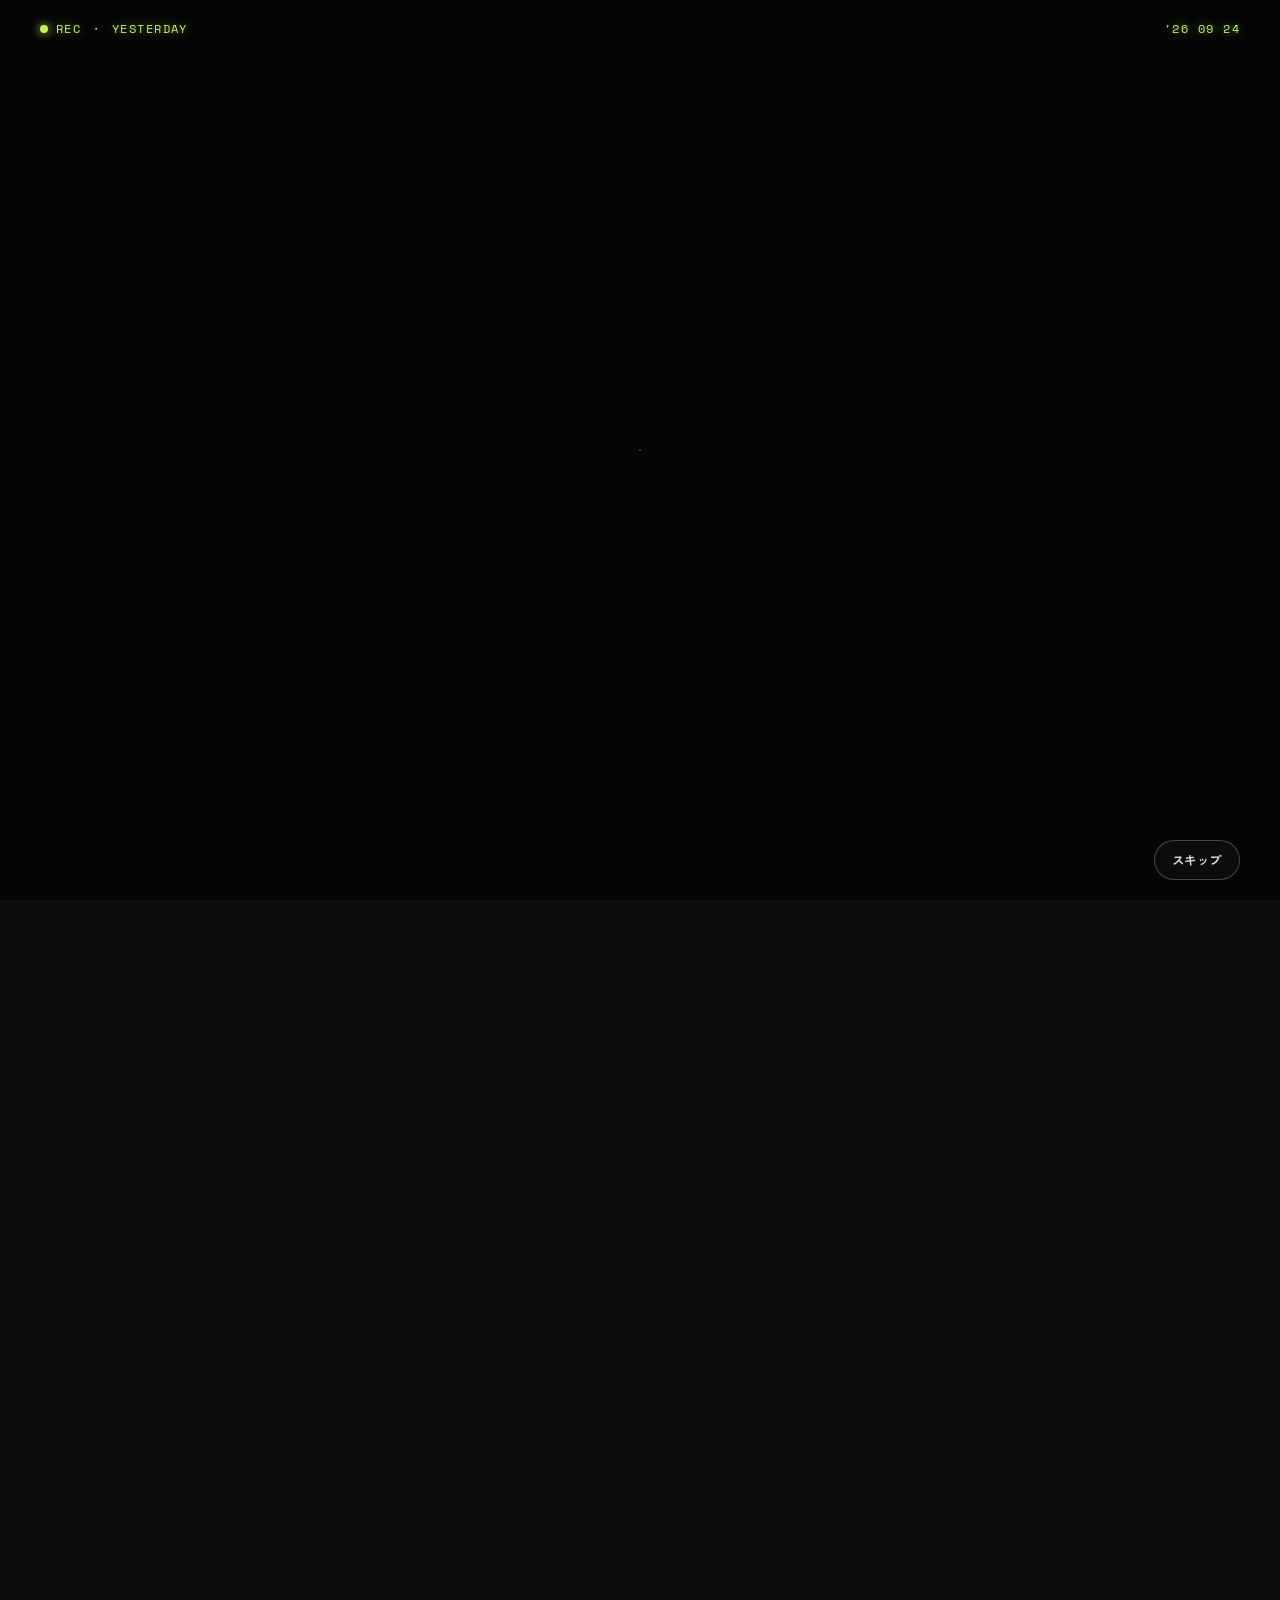
==== index.html @ abbae830 "トップにオープニングと映像のヒーローを追加し、ナビの文言を見直し - 以前のオープニング(写真が次々に届いてロゴになる)を Lattag 版として復活 - 最初の画面を、1日の映像が全面に流れる形に変" ====
<!DOCTYPE html>
<html lang="ja">
<head>
<meta charset="UTF-8">
<meta name="viewport" content="width=device-width, initial-scale=1, viewport-fit=cover">
<title>Lattag — 今日を撮ると、きのうがひらく。</title>
<meta name="description" content="Lattag(ラッタグ)は、1日3こまだけ撮れる写真アプリ。撮った写真は、あしたの朝9:00まで見られません。ともだちと「きのう」を見せあおう。">
<meta name="theme-color" content="#0B0C0D">
<meta name="google-site-verification" content="48Kxb3Zw7NbD9rbTzalyflXOpHmfrkQe36rAK7agSgo">
<link rel="canonical" href="https://13379tatsukikitagawa-droid.github.io/APP-Later2/">
<meta property="og:type" content="website">
<meta property="og:site_name" content="Lattag">
<meta property="og:title" content="Lattag — 今日を撮ると、きのうがひらく。">
<meta property="og:description" content="1日3こま。撮った写真は、あしたの朝9:00まで見られない。ともだちと「きのう」を見せあう、写真アプリ。">
<meta property="og:url" content="https://13379tatsukikitagawa-droid.github.io/APP-Later2/">
<meta property="og:image" content="https://13379tatsukikitagawa-droid.github.io/APP-Later2/assets/og.png">
<meta property="og:locale" content="ja_JP">
<meta name="twitter:card" content="summary_large_image">
<link rel="icon" href="assets/favicon.svg" type="image/svg+xml">
<link rel="apple-touch-icon" href="assets/apple-touch-icon.png">
<link rel="preconnect" href="https://fonts.googleapis.com">
<link rel="preconnect" href="https://fonts.gstatic.com" crossorigin>
<link rel="stylesheet" href="https://fonts.googleapis.com/css2?family=Inter:wght@800;900&family=Instrument+Serif:ital@1&family=Space+Mono:wght@400;700&family=Zen+Kaku+Gothic+New:wght@500;700;900&display=swap">
<link rel="preload" as="image" href="assets/video/sky-dawn.jpg" fetchpriority="high">
<link rel="stylesheet" href="assets/site.css">
<link rel="stylesheet" href="assets/home.css">
<script>document.documentElement.classList.add('js','has-intro','intro-on');window.__ifs=setTimeout(function(){var d=document.documentElement;d.classList.remove('intro-on');d.classList.add('hero-go','logo-in');['intro','introFly'].forEach(function(i){var e=document.getElementById(i);if(e)e.style.display='none'})},14000);</script>
</head>
<body>
<a class="skip" href="#main">本文へ スキップ</a>

<div class="intro" id="intro" role="presentation">
  <div class="intro-stage" id="introStage" aria-hidden="true"></div>
  <div class="intro-leak" id="introLeak" aria-hidden="true"></div>
  <div class="intro-dot" id="introDot" aria-hidden="true"></div>
  <div class="intro-bloom" id="introBloom" aria-hidden="true"></div>
  <div class="intro-hud" id="introHud" aria-hidden="true"><span><i></i>REC ・ YESTERDAY</span><span id="introDate">'26 11 18</span></div>
  <button class="intro-skip" id="introSkip" type="button">スキップ</button>
</div>
<div class="intro-fly" id="introFly" aria-hidden="true">
  <div class="iw" id="introWord"><b><span style="--k:0">L</span><span style="--k:1">a</span><span style="--k:2">t</span><span style="--k:3">t</span><span style="--k:4">a</span><span style="--k:5">g</span></b></div>
  <p class="intro-tag" id="introTag">今日を撮ると、きのうが ひらく。</p>
</div>
<div class="intro-pool" hidden aria-hidden="true"><img src="assets/intro/ph-191.jpg" alt=""><img src="assets/intro/ph-223.jpg" alt=""><img src="assets/intro/ph-23582.jpg" alt=""><img src="assets/intro/ph-26085.jpg" alt=""><img src="assets/intro/ph-36913.jpg" alt=""><img src="assets/intro/ph-37008.jpg" alt=""><img src="assets/intro/ph-40105.jpg" alt=""><img src="assets/intro/ph-41219.jpg" alt=""><img src="assets/intro/ph-41813.jpg" alt=""><img src="assets/intro/ph-41888.jpg" alt=""><img src="assets/intro/ph-42292.jpg" alt=""><img src="assets/intro/ph-42299.jpg" alt=""><img src="assets/intro/ph-42301.jpg" alt=""><img src="assets/intro/ph-42303.jpg" alt=""><img src="assets/intro/ph-42716.jpg" alt=""><img src="assets/intro/ph-43068.jpg" alt=""><img src="assets/intro/ph-43149.jpg" alt=""><img src="assets/intro/ph-43150.jpg" alt=""><img src="assets/intro/ph-43257.jpg" alt=""><img src="assets/intro/ph-43388.jpg" alt=""><img src="assets/intro/ph-4344.jpg" alt=""><img src="assets/intro/ph-43573.jpg" alt=""><img src="assets/intro/ph-4537.jpg" alt=""><img src="assets/intro/ph-45474.jpg" alt=""><img src="assets/intro/ph-4599.jpg" alt=""><img src="assets/intro/ph-4640.jpg" alt=""><img src="assets/intro/ph-46893.jpg" alt=""><img src="assets/intro/ph-4702.jpg" alt=""><img src="assets/intro/ph-4709.jpg" alt=""><img src="assets/intro/ph-4815.jpg" alt=""><img src="assets/intro/ph-4823.jpg" alt=""><img src="assets/intro/ph-4856.jpg" alt=""><img src="assets/intro/ph-4905.jpg" alt=""><img src="assets/intro/ph-51241.jpg" alt=""><img src="assets/intro/ph-51257.jpg" alt=""><img src="assets/intro/ph-52502.jpg" alt=""><img src="assets/intro/ph-5891.jpg" alt=""></div>

<header class="site-header" id="header">
  <div class="wrap">
    <a class="brand" href="./" aria-label="Lattag トップへ">
      <svg class="brand-mark" viewBox="0 0 44 44" aria-hidden="true"><circle cx="22" cy="22" r="22" fill="#C8F25A"/><g stroke="#0B0C0D" stroke-width="4.4" stroke-linecap="round"><path d="M17 11.5v21M27 11.5v21M11.5 17h21M11.5 27h21"/></g></svg>
      <span class="brand-word">Lattag</span>
    </a>
    <nav class="nav" aria-label="メイン">
      <a href="#develop">Concept</a>
      <a href="#how">How it works</a>
      <a href="#features">Features</a>
      <a href="#faq">FAQ</a>
      <a class="btn btn-primary btn-sm" href="https://testflight.apple.com/join/Ky1zxt9T" target="_blank" rel="noopener">TestFlight</a>
    </nav>
  </div>
</header>

<main id="main">

<!-- ───────── HERO ───────── -->
<section class="hero" id="hero">
  <div class="hero-media" id="heroMedia" aria-hidden="true">
    <figure class="hv on" data-t="06:12" data-tag="#朝"><video src="assets/video/sky-dawn.mp4" poster="assets/video/sky-dawn.jpg" muted loop playsinline preload="auto"></video></figure>
    <figure class="hv" data-t="16:20" data-tag="#放課後"><video data-src="assets/video/sky-school.mp4" poster="assets/video/sky-school.jpg" muted loop playsinline preload="none"></video></figure>
    <figure class="hv" data-t="18:42" data-tag="#夕焼け"><video data-src="assets/video/sky-dusk.mp4" poster="assets/video/sky-dusk.jpg" muted loop playsinline preload="none"></video></figure>
    <figure class="hv" data-t="21:30" data-tag="#帰り道"><video data-src="assets/video/sky-night.mp4" poster="assets/video/sky-night.jpg" muted loop playsinline preload="none"></video></figure>
  </div>
  <div class="hero-shade" aria-hidden="true"></div>
  <div class="finder" aria-hidden="true">
    <i></i><i></i><i></i><i></i>
    <p class="finder-rec"><b></b>REC ・ TODAY</p>
    <p class="finder-time"><span id="heroDate">'26 11 19</span> <span id="heroClock">06:12</span></p>
  </div>

  <div class="wrap hero-inner">
    <span class="sticker" id="heroTag" aria-hidden="true">#朝</span>
    <h1><span class="line"><span>今日を撮ると、</span></span><span class="line"><span>きのうが ひらく<i>。</i></span></span></h1>
    <p class="lede hero-lede"><span class="nw">1日 3こま。</span><span class="nw">撮った写真は、</span><span class="nw">あしたの朝 9:00 まで</span> <span class="nw">見られない。</span></p>
    <div class="hero-row">
      <div class="hero-cta">
        <a class="btn btn-primary" href="https://testflight.apple.com/join/Ky1zxt9T" target="_blank" rel="noopener">TestFlight で ためす
          <svg class="arr" viewBox="0 0 20 20" fill="none" stroke="currentColor" stroke-width="2.2" stroke-linecap="round" stroke-linejoin="round" aria-hidden="true"><path d="M4 10h12M11 5l5 5-5 5"/></svg></a>
        <a class="btn btn-glass" href="#develop">くわしく 見る
          <svg class="arr-d" viewBox="0 0 20 20" fill="none" stroke="currentColor" stroke-width="2.2" stroke-linecap="round" stroke-linejoin="round" aria-hidden="true"><path d="M10 4v12M5 11l5 5 5-5"/></svg></a>
      </div>
      <p class="countdown" id="countdown" aria-label="つぎに ひらくまでの 時間"><i></i><span>ひらくまで</span><b id="countdownTime">--:--:--</b></p>
    </div>
    <div class="hero-bars" id="heroBars" aria-hidden="true"><i></i><i></i><i></i><i></i></div>
  </div>
</section>

<!-- ───────── TAGS ───────── -->
<div class="tags" aria-hidden="true">
  <div class="tags-row">
    <ul><li>#放課後</li><li>#夕焼け</li><li>#ごはん</li><li>#ねむい</li><li>#帰り道</li><li>#雨の日</li><li>#部活</li><li>#エモい</li><li>#コーヒー</li><li>#テスト前</li></ul>
    <ul><li>#放課後</li><li>#夕焼け</li><li>#ごはん</li><li>#ねむい</li><li>#帰り道</li><li>#雨の日</li><li>#部活</li><li>#エモい</li><li>#コーヒー</li><li>#テスト前</li></ul>
  </div>
  <div class="tags-row rev">
    <ul><li>#チル</li><li>#いい匂い</li><li>#しんどい</li><li>#映え</li><li>#尊い</li><li>#きもかわ</li><li>#ガチ</li><li>#推ししか勝たん</li><li>#やばい</li><li>#草</li></ul>
    <ul><li>#チル</li><li>#いい匂い</li><li>#しんどい</li><li>#映え</li><li>#尊い</li><li>#きもかわ</li><li>#ガチ</li><li>#推ししか勝たん</li><li>#やばい</li><li>#草</li></ul>
  </div>
</div>

<!-- ───────── DEVELOP ───────── -->
<section class="develop" id="develop" aria-labelledby="developTitle">
  <div class="develop-pin">
    <div class="wrap develop-grid">
      <div class="develop-copy">
        <p class="mono"><b>01</b> ・ Developing</p>
        <h2 id="developTitle"><span class="nw">撮っても、</span><span class="nw">すぐには</span> <span class="nw">見られない。</span></h2>
        <p class="lede">撮った 1枚は、ミルク色の まま ひと晩 預けます。中身は、じぶんにも 見えません。あしたの朝 9:00 に、ひらきます。</p>
      </div>
      <div class="develop-stage">
        <div class="lcd" id="lcd" role="img" aria-label="9:00">9:00</div>
        <figure class="polaroid">
          <div class="polaroid-photo">
            <img src="assets/img/photo-walk.webp" width="360" height="480" alt="夕焼けの 帰り道を 歩く うしろ姿" loading="lazy" decoding="async">
            <span class="milk" aria-hidden="true"></span>
            <span class="mono milk-label" aria-hidden="true">Developing</span>
          </div>
          <figcaption><span class="mono">Lattag ・ Film</span><span class="serif">yesterday</span></figcaption>
        </figure>
        <p class="develop-status mono" aria-live="polite"><span class="st st-a">現像ちゅう ・ ミルク色が とけていく</span><span class="st st-b"><b>9:00</b> ・ きのうが、ひらきました</span></p>
      </div>
    </div>
  </div>
</section>

<!-- ───────── HOW ───────── -->
<section class="section how" id="how" aria-labelledby="howTitle">
  <div class="wrap">
    <header class="section-head" data-reveal>
      <p class="mono"><b>02</b> ・ How it works</p>
      <h2 id="howTitle">つかいかたは、<span class="nw">3つだけ。</span></h2>
    </header>
    <ol class="steps">
      <li class="step" data-reveal>
        <div class="phone"><img src="assets/img/screen-tag.webp" width="660" height="1428" alt="タグを えらぶ 画面" loading="lazy" decoding="async"></div>
        <div class="step-body">
          <p class="mono step-num">Step 1</p>
          <h3># を えらぶ</h3>
          <p>今日は、どんな日? 気分の ことばを 3つまで。つけずに 撮っても だいじょうぶ。</p>
        </div>
      </li>
      <li class="step" data-reveal style="--d:90ms">
        <div class="phone"><img src="assets/img/screen-shoot.webp" width="660" height="1428" alt="撮影の 画面。まんなかの ボタンを ながおしで 撮る" loading="lazy" decoding="async"></div>
        <div class="step-body">
          <p class="mono step-num">Step 2</p>
          <h3>ながおしで 撮る</h3>
          <p>撮れるのは 1日 3こま。写真でも、動画でも。24:00 の 消灯までが、今日です。</p>
        </div>
      </li>
      <li class="step" data-reveal style="--d:180ms">
        <div class="phone"><img src="assets/img/screen-open.webp" width="660" height="1428" alt="朝に ひらいた 写真。「友だちに公開」と「自分だけ」の ボタン" loading="lazy" decoding="async"></div>
        <div class="step-body">
          <p class="mono step-num">Step 3</p>
          <h3>朝 9:00 に ひらく</h3>
          <p>仕上がった 1枚を、ともだちに 公開するか、自分だけに するか。えらぶのは、見てから。</p>
        </div>
      </li>
    </ol>

    <dl class="rules" data-reveal>
      <div><dt><b>3</b><span>こま</span></dt><dd>1日に 撮れる 数</dd></div>
      <div><dt><b>9:00</b></dt><dd>あしたの朝に ひらく</dd></div>
      <div><dt><b>7</b><span>日</span></dt><dd>写真が きえるまで</dd></div>
      <div><dt><b>1</b><span>年</span></dt><dd>★ の 1枚が のこる 期間</dd></div>
    </dl>
  </div>
</section>

<!-- ───────── FEATURES ───────── -->
<section class="section features" id="features" aria-labelledby="featuresTitle">
  <div class="wrap">
    <header class="section-head" data-reveal>
      <p class="mono"><b>03</b> ・ Friends / Groups / Mondo / Me</p>
      <h2 id="featuresTitle">きのうを、<span class="nw">だれと 見る?</span></h2>
    </header>

    <div class="bento">
      <article class="card card-wide" data-reveal>
        <div class="card-text">
          <p class="mono">Friends</p>
          <h3>撮った人だけが、<span class="nw">見られる。</span></h3>
          <p>今日 1枚 撮ると、ともだちの きのうが ひらきます。ともだちは 12人まで。人数は、どこにも 出ません。</p>
        </div>
        <div class="card-shot"><div class="phone"><img src="assets/img/screen-friends.webp" width="660" height="1428" alt="Friends の 画面。今日 1枚 撮ると、きのうが ひらく" loading="lazy" decoding="async"></div></div>
      </article>

      <article class="card" data-reveal style="--d:90ms">
        <div class="card-text">
          <p class="mono">Groups</p>
          <h3>いつもの なかまと。</h3>
          <p>4〜8人の 部屋で、きのうを 見せあう。メッセージは 7日で きえます。</p>
        </div>
        <div class="card-shot"><div class="phone"><img src="assets/img/screen-group.webp" width="660" height="1428" alt="グループの 部屋の 画面" loading="lazy" decoding="async"></div></div>
      </article>

      <article class="card" data-reveal>
        <div class="card-text">
          <p class="mono">Mondo</p>
          <h3>世界の きのう。</h3>
          <p>地球の どこかで ひらいた きのうと、いちばん 多かった ことば。</p>
        </div>
        <div class="card-shot"><div class="phone"><img src="assets/img/screen-mondo.webp" width="660" height="1428" alt="Mondo の 画面。地球の うえに 世界の きのうが ならぶ" loading="lazy" decoding="async"></div></div>
      </article>

      <article class="card card-wide" data-reveal style="--d:90ms">
        <div class="card-text">
          <p class="mono">Me</p>
          <h3>のこすのは、<span class="nw">1日 1枚。</span></h3>
          <p>きのうの 写真は 7日で きえます。★ を つけた 1枚だけが、1年 のこる。月曜の 朝には、1週間の Recap が できています。</p>
        </div>
        <div class="card-shot"><div class="phone"><img src="assets/img/screen-me.webp" width="660" height="1428" alt="ME の 画面。1週間を まとめた Recap" loading="lazy" decoding="async"></div></div>
      </article>
    </div>

    <ul class="minis">
      <li data-reveal>
        <svg viewBox="0 0 24 24" fill="none" stroke="currentColor" stroke-width="1.7" stroke-linecap="round" stroke-linejoin="round" aria-hidden="true"><path d="M3.5 8.5h17v10a1.5 1.5 0 0 1-1.5 1.5H5a1.5 1.5 0 0 1-1.5-1.5v-10ZM8.5 8.5V6A1.5 1.5 0 0 1 10 4.5h4A1.5 1.5 0 0 1 15.5 6v2.5M3.5 13h17"/></svg>
        <h3>Trip</h3>
        <p>旅の あいだだけの アルバム。いっしょに 行く 人を さそえます。</p>
      </li>
      <li data-reveal style="--d:80ms">
        <svg viewBox="0 0 24 24" fill="none" stroke="currentColor" stroke-width="1.7" stroke-linecap="round" stroke-linejoin="round" aria-hidden="true"><path d="M9 18.5V6l10-2v12.5"/><circle cx="6.5" cy="18.5" r="2.5"/><circle cx="16.5" cy="16.5" r="2.5"/></svg>
        <h3>今日の 1曲</h3>
        <p>Apple Music や Spotify から、写真に 1曲 つけられます。</p>
      </li>
      <li data-reveal style="--d:160ms">
        <svg viewBox="0 0 24 24" fill="none" stroke="currentColor" stroke-width="1.7" stroke-linecap="round" stroke-linejoin="round" aria-hidden="true"><rect x="7.5" y="3.5" width="9" height="17" rx="2.2"/><path d="M3.5 9.5c-.9 1.6-.9 3.4 0 5M20.5 9.5c.9 1.6.9 3.4 0 5"/></svg>
        <h3>ふって つながる</h3>
        <p>となりで スマホを ふるだけ。QR や リンクでも つながれます。</p>
      </li>
    </ul>
  </div>
</section>

<!-- ───────── FAQ ───────── -->
<section class="section faq" id="faq" aria-labelledby="faqTitle">
  <div class="wrap faq-grid">
    <header class="section-head" data-reveal>
      <p class="mono"><b>04</b> ・ Q &amp; A</p>
      <h2 id="faqTitle">よくある 質問</h2>
    </header>
    <div class="faq-list" data-reveal>
      <details name="faq" open>
        <summary>撮った 写真は、いつ 見られますか?</summary>
        <div class="a"><p>あしたの朝 9:00 です。それまでは ミルク色の ままで、撮った 本人にも 見えません。</p></div>
      </details>
      <details name="faq">
        <summary>1日に、何枚 撮れますか?</summary>
        <div class="a"><p>3こま までです。写真でも 動画でも、合わせて 3こま。24:00 に 消灯すると、その日は おしまいです。</p></div>
      </details>
      <details name="faq">
        <summary>写真は、だれに 見えますか?</summary>
        <div class="a"><p>朝に ひらいた あと、「友だちに 公開」か「自分だけ」を えらべます。ともだちの きのうは、今日 1枚 撮った 人だけが 見られます。</p></div>
      </details>
      <details name="faq">
        <summary>写真は、ずっと のこりますか?</summary>
        <div class="a"><p>きのうの 写真は 7日で きえます。★ を つけた 1日 1枚だけが、1年 のこります。</p></div>
      </details>
      <details name="faq">
        <summary>いやな 投稿や 人を 見つけたら?</summary>
        <div class="a"><p>アプリの 中から、通報と ブロックが できます。通報は、24時間 以内に 確認します。</p></div>
      </details>
      <details name="faq">
        <summary>アカウントは、消せますか?</summary>
        <div class="a"><p>はい。アプリの 設定から、いつでも 消せます。くわしくは <a href="privacy.html">プライバシーポリシー</a> を ごらんください。</p></div>
      </details>
      <details name="faq">
        <summary>どうやって はじめますか?</summary>
        <div class="a"><p>いまは iPhone 向けの ベータ版を、TestFlight で 配っています。<a href="https://testflight.apple.com/join/Ky1zxt9T" target="_blank" rel="noopener">招待リンク</a>から 参加できます。</p></div>
      </details>
    </div>
  </div>
</section>

<!-- ───────── CTA ───────── -->
<section class="cta" aria-labelledby="ctaTitle">
  <div class="wrap cta-inner">
    <div class="prints" aria-hidden="true">
      <span class="print p1"><img src="assets/img/photo-cake.webp" width="260" height="346" alt="" loading="lazy" decoding="async"><i>#放課後</i></span>
      <span class="print p2"><img src="assets/img/photo-train.webp" width="260" height="346" alt="" loading="lazy" decoding="async"><i>#帰り道</i></span>
      <span class="print p3"><img src="assets/img/photo-vending.webp" width="260" height="346" alt="" loading="lazy" decoding="async"><i>#コーヒー</i></span>
    </div>
    <h2 id="ctaTitle" data-reveal><span class="nw">今日の 1枚を、</span><span class="nw">あしたへ。</span></h2>
    <p class="lede" data-reveal style="--d:80ms">iPhone 向けの ベータ版を、TestFlight で 配っています。</p>
    <div data-reveal style="--d:160ms">
      <a class="btn btn-primary" href="https://testflight.apple.com/join/Ky1zxt9T" target="_blank" rel="noopener">TestFlight で ためす
        <svg class="arr" viewBox="0 0 20 20" fill="none" stroke="currentColor" stroke-width="2.2" stroke-linecap="round" stroke-linejoin="round" aria-hidden="true"><path d="M4 10h12M11 5l5 5-5 5"/></svg></a>
    </div>
  </div>
</section>

</main>

<footer class="site-footer">
  <div class="wrap">
    <div class="footer-top">
      <a class="brand" href="./" aria-label="Lattag トップへ">
        <svg class="brand-mark" viewBox="0 0 44 44" aria-hidden="true"><circle cx="22" cy="22" r="22" fill="#C8F25A"/><g stroke="#0B0C0D" stroke-width="4.4" stroke-linecap="round"><path d="M17 11.5v21M27 11.5v21M11.5 17h21M11.5 27h21"/></g></svg>
        <span class="brand-word">Lattag</span>
      </a>
      <nav class="footer-links" aria-label="フッター">
        <a href="terms.html">利用規約</a>
        <a href="privacy.html">プライバシーポリシー</a>
        <a href="mailto:tatsuki.kitagawa.cr7@gmail.com">お問い合わせ</a>
      </nav>
    </div>
    <div class="footer-bottom">
      <span>© 2026 Lattag</span>
      <span>画面は 開発中の ものです。 映像・写真素材:<a href="https://mixkit.co/" target="_blank" rel="noopener">Mixkit</a>(Free License)</span>
      <button class="replay" id="replayIntro" type="button">オープニングを もういちど</button>
    </div>
  </div>
</footer>

<script src="assets/home.js" defer></script>
</body>
</html>
---- assets/site.css ----
/* Lattag — 共通スタイル(全ページ) */
@view-transition { navigation: auto; }

:root {
  --bg: #0B0C0D;
  --bg-2: #0F1011;
  --card: #151618;
  --card-2: #1C1C1F;
  --line: rgba(255, 255, 255, .09);
  --line-2: rgba(255, 255, 255, .17);
  --txt: #F4F1EA;
  --sub: #A3A3AB;
  --dim: #6E6E75;
  --lime: #C8F25A;
  --lime-hi: #D6F97A;
  --lime-ink: #0E1206;
  --green: #24A03C;
  --green-2: #3BD35A;
  --paper: #F3F2EC;

  --f-jp: 'Zen Kaku Gothic New', 'Hiragino Sans', 'Hiragino Kaku Gothic ProN', 'Noto Sans JP', 'Yu Gothic', system-ui, sans-serif;
  --f-en: 'Inter', 'Helvetica Neue', Arial, sans-serif;
  --f-serif: 'Instrument Serif', 'Hiragino Mincho ProN', 'Yu Mincho', serif;
  --f-mono: 'Space Mono', ui-monospace, 'SF Mono', Menlo, monospace;

  --ease: cubic-bezier(.2, .7, .2, 1);
  --w: 1120px;
  --gutter: clamp(20px, 5vw, 40px);
  --header-h: 64px;
  color-scheme: dark;
}

*, *::before, *::after { box-sizing: border-box; }

html {
  background: var(--bg);
  -webkit-text-size-adjust: 100%;
  scroll-behavior: smooth;
  scroll-padding-top: calc(var(--header-h) + 16px);
}

body {
  margin: 0;
  background: var(--bg);
  color: var(--txt);
  font-family: var(--f-jp);
  font-weight: 500;
  font-size: 1rem;
  line-height: 1.8;
  -webkit-font-smoothing: antialiased;
  -moz-osx-font-smoothing: grayscale;
  text-rendering: optimizeLegibility;
  overflow-x: clip;
}

img, svg, video { display: block; max-width: 100%; }
img { height: auto; }
a { color: inherit; text-decoration: none; -webkit-tap-highlight-color: transparent; }
button { font: inherit; color: inherit; -webkit-tap-highlight-color: transparent; }
h1, h2, h3, p, ul, ol, dl, dd, figure { margin: 0; }
ul, ol { padding: 0; list-style: none; }

/* 日本語の見出しを、文節で折り返す(対応ブラウザのみ) */
h1, h2, h3, .lede { word-break: auto-phrase; text-wrap: balance; line-break: strict; }
p { text-wrap: pretty; }
.nw { display: inline-block; }

::selection { background: var(--lime); color: var(--lime-ink); }

:focus-visible {
  outline: 2px solid var(--lime);
  outline-offset: 3px;
  border-radius: 6px;
}

.wrap {
  width: 100%;
  max-width: calc(var(--w) + var(--gutter) * 2);
  margin-inline: auto;
  padding-inline: max(var(--gutter), env(safe-area-inset-left)) max(var(--gutter), env(safe-area-inset-right));
}

.skip {
  position: absolute; left: 12px; top: -60px; z-index: 100;
  background: var(--lime); color: var(--lime-ink);
  padding: 10px 16px; border-radius: 10px; font-weight: 700; font-size: .9rem;
  transition: top .2s var(--ease);
}
.skip:focus { top: 12px; }

/* ───────── 小さな部品 ───────── */
.mono {
  font-family: var(--f-mono);
  font-size: .72rem;
  letter-spacing: .14em;
  text-transform: uppercase;
  color: var(--sub);
}
.mono b { color: var(--lime); font-weight: 400; }

.serif { font-family: var(--f-serif); font-style: italic; font-weight: 400; letter-spacing: 0; }

/* ───────── ボタン ───────── */
.btn {
  --h: 52px;
  position: relative;
  display: inline-flex; align-items: center; justify-content: center; gap: .55em;
  height: var(--h); padding: 0 26px;
  border: 0; border-radius: 999px;
  font-family: var(--f-jp); font-weight: 700; font-size: .95rem; line-height: 1; letter-spacing: .01em;
  white-space: nowrap; cursor: pointer; user-select: none;
  transition: background-color .18s ease, box-shadow .18s ease, transform .14s var(--ease), color .18s ease;
}
.btn svg { width: 1.05em; height: 1.05em; flex: none; transition: transform .25s var(--ease); }
.btn:active { transform: scale(.975); transition-duration: .06s; }

.btn-primary {
  background: var(--lime); color: var(--lime-ink);
  box-shadow:
    inset 0 1px 0 rgba(255, 255, 255, .5),
    inset 0 -1px 0 rgba(0, 0, 0, .14),
    0 1px 2px rgba(0, 0, 0, .5);
}
.btn-ghost {
  background: rgba(255, 255, 255, .05); color: var(--txt);
  box-shadow: inset 0 0 0 1px var(--line-2);
}
.btn-glass {
  background: rgba(20, 20, 22, .42); color: #fff;
  -webkit-backdrop-filter: blur(14px) saturate(140%); backdrop-filter: blur(14px) saturate(140%);
  box-shadow: inset 0 0 0 1px rgba(255, 255, 255, .26);
}
@media (hover: hover) { .btn-glass:hover { background: rgba(40, 40, 44, .55); } }
.btn-sm { --h: 40px; padding: 0 18px; font-size: .84rem; }

@media (hover: hover) {
  .btn-primary:hover { background: var(--lime-hi); }
  .btn-ghost:hover { background: rgba(255, 255, 255, .1); }
  .btn:hover .arr { transform: translateX(3px); }
  .btn:hover .arr-d { transform: translateY(2px); }
}

/* ───────── ヘッダー ───────── */
.site-header {
  position: fixed; inset: 0 0 auto 0; z-index: 50;
  padding-top: env(safe-area-inset-top);
  border-bottom: 1px solid transparent;
  transition: background-color .3s ease, border-color .3s ease, backdrop-filter .3s ease;
}
.site-header.is-stuck, .site-header.is-solid {
  background: color-mix(in srgb, var(--bg) 74%, transparent);
  -webkit-backdrop-filter: saturate(160%) blur(18px);
  backdrop-filter: saturate(160%) blur(18px);
  border-bottom-color: var(--line);
}
.site-header .wrap {
  height: var(--header-h);
  display: flex; align-items: center; justify-content: space-between; gap: 16px;
}

.brand { display: inline-flex; align-items: center; gap: 9px; }
.brand-mark { width: 26px; height: 26px; flex: none; }
.brand-word {
  font-family: var(--f-en); font-weight: 900; font-size: 1.38rem; letter-spacing: -.055em; line-height: 1;
}

.nav { display: flex; align-items: center; gap: 4px; }
.nav a:not(.btn) {
  padding: 8px 14px; border-radius: 999px;
  font-family: var(--f-en); font-size: .82rem; font-weight: 800; letter-spacing: -.005em; color: rgba(244, 241, 234, .72);
  transition: color .18s ease, background-color .18s ease;
}
@media (hover: hover) { .nav a:not(.btn):hover { color: var(--txt); background: rgba(255, 255, 255, .06); } }
.nav .btn { margin-left: 10px; font-family: var(--f-en); font-weight: 800; }
@media (max-width: 760px) { .nav a:not(.btn) { display: none; } .nav .btn { margin-left: 0; } }

/* ───────── フッター ───────── */
.site-footer {
  border-top: 1px solid var(--line);
  padding: 44px 0 calc(40px + env(safe-area-inset-bottom));
  color: var(--sub); font-size: .86rem;
}
.site-footer .wrap { display: grid; gap: 28px; }
.footer-top { display: flex; flex-wrap: wrap; align-items: center; justify-content: space-between; gap: 18px 32px; }
.footer-links { display: flex; flex-wrap: wrap; gap: 6px 22px; }
.footer-links a { font-weight: 700; padding: 4px 0; transition: color .18s ease; }
@media (hover: hover) { .footer-links a:hover { color: var(--txt); } }
.footer-bottom a { text-decoration: underline; text-underline-offset: 3px; }
.replay { border: 0; background: none; padding: 0; cursor: pointer; color: var(--dim); font-size: .76rem; text-decoration: underline; text-underline-offset: 3px; }
@media (hover: hover) { .replay:hover, .footer-bottom a:hover { color: var(--txt); } }
.footer-bottom {
  display: flex; flex-wrap: wrap; justify-content: space-between; gap: 6px 24px;
  font-size: .76rem; color: var(--dim);
}

/* ───────── 規約ページ ───────── */
.legal { padding: calc(var(--header-h) + env(safe-area-inset-top) + clamp(40px, 8vw, 84px)) 0 clamp(72px, 10vw, 120px); }
.legal-head { max-width: 760px; }
.legal-head h1 {
  font-size: clamp(2rem, 6.4vw, 3.4rem); font-weight: 900; letter-spacing: -.03em; line-height: 1.2;
  margin: 14px 0 16px;
}
.legal-head .lede { color: var(--sub); font-size: 1rem; line-height: 1.9; }
.legal-meta { display: flex; flex-wrap: wrap; gap: 6px 20px; margin-top: 22px; }

.legal-grid {
  display: grid; grid-template-columns: 220px minmax(0, 1fr); gap: clamp(32px, 6vw, 88px);
  margin-top: clamp(40px, 6vw, 72px); align-items: start;
}
.toc { position: sticky; top: calc(var(--header-h) + 28px); max-height: calc(100vh - var(--header-h) - 56px); overflow: auto; }
.toc .mono { display: block; margin-bottom: 12px; }
.toc ol { display: grid; gap: 1px; counter-reset: toc; border-left: 1px solid var(--line); }
.toc a {
  display: block; padding: 6px 0 6px 16px; margin-left: -1px;
  border-left: 1px solid transparent;
  font-size: .82rem; font-weight: 700; color: var(--dim); line-height: 1.5;
  transition: color .18s ease, border-color .18s ease;
}
.toc a[aria-current="true"] { color: var(--txt); border-left-color: var(--lime); }
@media (hover: hover) { .toc a:hover { color: var(--txt); } }
@media (max-width: 900px) {
  .legal-grid { grid-template-columns: minmax(0, 1fr); }
  .toc { display: none; }
}

.legal-body { max-width: 720px; font-size: .97rem; line-height: 1.95; }
.legal-body section { padding-top: 34px; margin-top: 34px; border-top: 1px solid var(--line); }
.legal-body section:first-child { padding-top: 0; margin-top: 0; border-top: 0; }
.legal-body h2 {
  display: flex; align-items: baseline; gap: 14px;
  font-size: 1.22rem; font-weight: 900; letter-spacing: -.01em; line-height: 1.5; margin-bottom: 12px;
}
.legal-body h2 .num { font-family: var(--f-mono); font-size: .74rem; font-weight: 400; letter-spacing: .12em; color: var(--lime); flex: none; }
.legal-body h3 { font-size: 1rem; font-weight: 700; margin: 22px 0 6px; }
.legal-body p { margin: 10px 0; color: #DCD9D2; }
.legal-body ul, .legal-body ol { margin: 10px 0; padding-left: 1.35em; color: #DCD9D2; }
.legal-body ul { list-style: disc; }
.legal-body ol { list-style: decimal; }
.legal-body li { margin: 6px 0; padding-left: .2em; }
.legal-body li::marker { color: var(--dim); }
.legal-body b, .legal-body strong { color: var(--txt); font-weight: 700; }
.legal-body a { color: var(--lime); text-decoration: underline; text-decoration-thickness: 1px; text-underline-offset: 3px; }

.summary {
  background: var(--card); border: 1px solid var(--line); border-radius: 20px;
  padding: clamp(20px, 3.4vw, 30px); margin-bottom: 44px;
}
.summary .mono { display: block; margin-bottom: 12px; }
.summary ul { list-style: none; padding: 0; margin: 0; display: grid; gap: 10px; }
.summary li { word-break: auto-phrase; margin: 0; padding-left: 26px; position: relative; color: var(--txt); font-weight: 700; font-size: .95rem; line-height: 1.7; }
.summary li::before {
  content: ''; position: absolute; left: 2px; top: .62em; width: 10px; height: 10px; border-radius: 50%;
  background: var(--lime);
}

.table-wrap { overflow-x: auto; margin: 14px 0; border: 1px solid var(--line); border-radius: 14px; }
.legal-body table { width: 100%; border-collapse: collapse; font-size: .88rem; line-height: 1.7; min-width: 460px; }
.legal-body th, .legal-body td { text-align: left; vertical-align: top; padding: 12px 16px; border-bottom: 1px solid var(--line); }
.legal-body tr:last-child th, .legal-body tr:last-child td { border-bottom: 0; }
.legal-body thead th { font-family: var(--f-mono); font-size: .68rem; font-weight: 400; letter-spacing: .12em; color: var(--sub); background: rgba(255, 255, 255, .03); }
.legal-body tbody th { font-weight: 700; color: var(--txt); white-space: nowrap; }
.legal-body td { color: #DCD9D2; }

@media (max-width: 640px) {
  .table-wrap { overflow: visible; }
  .legal-body table { min-width: 0; display: block; }
  .legal-body thead { display: none; }
  .legal-body tbody, .legal-body tr { display: block; }
  .legal-body tr { padding: 14px 16px; border-bottom: 1px solid var(--line); }
  .legal-body tr:last-child { border-bottom: 0; }
  .legal-body th, .legal-body td { display: block; padding: 0; border: 0; white-space: normal; }
  .legal-body tbody th { margin-bottom: 4px; }
  .legal-body td + td { margin-top: 8px; }
  .legal-body td[data-label]::before {
    content: attr(data-label); display: block;
    font-family: var(--f-mono); font-size: .66rem; letter-spacing: .1em; color: var(--dim); margin-bottom: 1px;
  }
}

.contact-card {
  display: grid; gap: 4px;
  background: var(--card); border: 1px solid var(--line); border-radius: 16px; padding: 18px 20px; margin-top: 14px;
}
.contact-card .mono { margin-bottom: 4px; }

.todo {
  background: rgba(200, 242, 90, .1);
  box-shadow: inset 0 -1px 0 rgba(200, 242, 90, .7);
  padding: 0 3px; border-radius: 3px;
}

/* ───────── 動きを減らす設定 ───────── */
@media (prefers-reduced-motion: reduce) {
  html { scroll-behavior: auto; }
  *, *::before, *::after { animation-duration: .01ms !important; animation-iteration-count: 1 !important; transition-duration: .01ms !important; }
  @view-transition { navigation: none; }
}
---- assets/home.css ----
/* Lattag — トップページ */

/* ───────── 共通:セクション ───────── */
.section { padding: clamp(84px, 12vw, 148px) 0; }
.section-head { max-width: 720px; margin-bottom: clamp(36px, 6vw, 64px); }
.section-head h2, .develop-copy h2, .cta h2 {
  font-size: clamp(2rem, 5.6vw, 3.5rem); font-weight: 900; letter-spacing: -.03em; line-height: 1.22;
  margin-top: 14px;
}
.lede { color: var(--sub); font-size: clamp(1rem, 1.5vw, 1.1rem); line-height: 1.9; }
main p { word-break: auto-phrase; line-break: strict; }

/* スクロールで あらわれる(JS が 動く ときだけ かくす) */
.js [data-reveal] {
  opacity: 0; transform: translateY(18px);
  transition: opacity .7s var(--ease) var(--d, 0ms), transform .8s var(--ease) var(--d, 0ms);
}
.js [data-reveal].is-in { opacity: 1; transform: none; }

/* ───────── スマホの 枠 ───────── */
.phone {
  position: relative; aspect-ratio: 390 / 844;
  padding: 2.4%;
  border-radius: 15.2% / 7.1%;
  background: linear-gradient(145deg, #2a2b2e, #0a0a0b 38%, #050505);
  box-shadow:
    0 0 0 1px rgba(255, 255, 255, .13),
    inset 0 0 0 1px rgba(0, 0, 0, .8),
    0 30px 60px -22px rgba(0, 0, 0, .9),
    0 12px 26px -10px rgba(0, 0, 0, .7);
}
.phone img { width: 100%; height: 100%; object-fit: cover; border-radius: 13.6% / 6.3%; background: #000; }

/* ───────── HERO(映像が 全面に 流れる) ───────── */
.hero {
  position: relative; isolation: isolate;
  min-height: 100vh; min-height: 100svh;
  display: grid; align-items: end;
  padding: calc(var(--header-h) + env(safe-area-inset-top) + 72px) 0 clamp(28px, 4.4vw, 52px);
  overflow: clip; background: #050506; color: #fff;
}
.hero-media { position: absolute; inset: 0; z-index: -3; }
.hv { position: absolute; inset: 0; opacity: 0; transition: opacity 1.3s ease; }
.hv.on { opacity: 1; }
.hv video { width: 100%; height: 100%; object-fit: cover; transform: scale(1.04); }
.hero-shade {
  position: absolute; inset: 0; z-index: -2; pointer-events: none;
  background:
    linear-gradient(to bottom, rgba(5, 5, 6, .62), rgba(5, 5, 6, 0) 22%),
    linear-gradient(to top, rgba(5, 5, 6, .92), rgba(5, 5, 6, .5) 34%, rgba(5, 5, 6, .08) 64%);
}

/* ファインダーの 枠 */
.finder {
  position: absolute; z-index: -1; pointer-events: none;
  inset: calc(var(--header-h) + env(safe-area-inset-top) + 8px) max(16px, env(safe-area-inset-right)) 16px max(16px, env(safe-area-inset-left));
}
.finder > i { position: absolute; width: 22px; height: 22px; border: 1.5px solid rgba(255, 255, 255, .78); }
.finder > i:nth-child(1) { left: 0; top: 0; border-right: 0; border-bottom: 0; border-top-left-radius: 7px; }
.finder > i:nth-child(2) { right: 0; top: 0; border-left: 0; border-bottom: 0; border-top-right-radius: 7px; }
.finder > i:nth-child(3) { left: 0; bottom: 0; border-right: 0; border-top: 0; border-bottom-left-radius: 7px; }
.finder > i:nth-child(4) { right: 0; bottom: 0; border-left: 0; border-top: 0; border-bottom-right-radius: 7px; }
.finder p {
  position: absolute; top: 14px;
  font-family: var(--f-mono); font-size: .72rem; letter-spacing: .14em; line-height: 1;
  color: var(--lime); text-shadow: 0 0 10px rgba(200, 242, 90, .55);
}
.finder-rec { left: 18px; display: flex; align-items: center; gap: 8px; }
.finder-rec b { width: 7px; height: 7px; border-radius: 50%; background: var(--lime); box-shadow: 0 0 10px var(--lime); animation: rec 1.2s steps(2) infinite; }
.finder-time { right: 18px; font-variant-numeric: tabular-nums; }
@keyframes rec { 50% { opacity: .2; } }

.hero-inner { position: relative; }
.hero h1 {
  font-size: clamp(2.3rem, 10.4vw, 6.4rem); font-weight: 900; letter-spacing: -.04em; line-height: 1.12;
  white-space: nowrap; word-break: normal; text-shadow: 0 2px 30px rgba(0, 0, 0, .35);
}
.hero h1 .line { display: block; overflow: clip; overflow-clip-margin: .12em; padding-block: .04em; }
.hero h1 .line > span { display: inline-block; }
.hero h1 i { font-style: normal; color: var(--lime); }
.hero-lede { margin-top: clamp(14px, 2vw, 24px); color: rgba(255, 255, 255, .86); font-size: clamp(1rem, 1.7vw, 1.25rem); font-weight: 700; }
.hero-row { display: flex; flex-wrap: wrap; align-items: center; justify-content: space-between; gap: 16px 24px; margin-top: clamp(22px, 3vw, 34px); }
.hero-cta { display: flex; flex-wrap: wrap; gap: 12px; }

.sticker {
  display: inline-block; margin: 0 0 clamp(14px, 2vw, 22px) 2px;
  background: var(--lime); color: var(--lime-ink);
  font-weight: 900; font-size: clamp(1rem, 2vw, 1.5rem); letter-spacing: -.01em; line-height: 1;
  padding: .55em .8em; border-radius: .7em;
  transform: rotate(-5deg); transform-origin: left bottom;
  box-shadow: 0 10px 22px -8px rgba(0, 0, 0, .7), inset 0 1px 0 rgba(255, 255, 255, .5);
}
.sticker.swap { animation: stick .5s cubic-bezier(.3, 1.4, .5, 1) both; }
@keyframes stick { from { opacity: 0; transform: rotate(-11deg) scale(.7); } to { opacity: 1; transform: rotate(-5deg) scale(1); } }

.countdown {
  display: inline-flex; align-items: center; gap: 9px;
  padding: 11px 16px 11px 13px; border-radius: 999px;
  background: rgba(20, 20, 22, .42);
  -webkit-backdrop-filter: blur(14px) saturate(140%); backdrop-filter: blur(14px) saturate(140%);
  box-shadow: inset 0 0 0 1px rgba(255, 255, 255, .22);
  font-size: .76rem; font-weight: 700; color: rgba(255, 255, 255, .78); line-height: 1; white-space: nowrap;
}
.countdown i { width: 8px; height: 8px; border-radius: 50%; background: var(--lime); box-shadow: 0 0 0 3px rgba(200, 242, 90, .22); }
.countdown b { font-family: var(--f-en); font-weight: 800; font-size: .98rem; color: #fff; font-variant-numeric: tabular-nums; letter-spacing: -.01em; }

/* 1日の 進みぐあい */
.hero-bars { display: grid; grid-template-columns: repeat(4, 1fr); gap: 6px; margin-top: clamp(22px, 3vw, 34px); }
.hero-bars i { position: relative; height: 2px; border-radius: 2px; background: rgba(255, 255, 255, .26); overflow: hidden; }
.hero-bars i::after { content: ''; position: absolute; inset: 0; background: #fff; transform: scaleX(0); transform-origin: left; }
.hero-bars i.done::after { transform: scaleX(1); }
.hero-bars i.now::after { animation: bar var(--bar, 4600ms) linear both; }
@keyframes bar { to { transform: scaleX(1); } }

/* ヒーロー:あらわれる うごき(オープニングが おわってから) */
@keyframes rise { from { transform: translateY(105%); } to { transform: none; } }
@keyframes fadeUp { from { opacity: 0; transform: translateY(14px); } to { opacity: 1; transform: none; } }
@keyframes pop { from { opacity: 0; transform: rotate(-11deg) scale(.6); } to { opacity: 1; transform: rotate(-5deg) scale(1); } }
.hero h1 .line > span { animation: rise .95s var(--ease) both .1s; }
.hero h1 .line + .line > span { animation-delay: .2s; }
.hero-lede { animation: fadeUp .8s var(--ease) both .42s; }
.hero-row { animation: fadeUp .8s var(--ease) both .54s; }
.hero-bars, .finder { animation: fadeUp .9s var(--ease) both .7s; }
.sticker { animation: pop .5s cubic-bezier(.3, 1.4, .5, 1) both .8s; }
html.has-intro:not(.hero-go) .hero * { animation-play-state: paused !important; }

@media (max-width: 760px) {
  .hero { padding-bottom: 24px; }
  .finder p { font-size: .62rem; top: 12px; }
  .finder-rec { left: 14px; } .finder-time { right: 14px; }
  .hero-inner { padding-inline: calc(max(var(--gutter), env(safe-area-inset-left)) + 8px); }
  .hero-cta { width: 100%; }
  .hero-cta .btn { flex: 1 1 auto; }
}

/* ───────── オープニング(写真が つぎつぎに とどく) ───────── */
html:not(.has-intro) .intro, html:not(.has-intro) .intro-fly { display: none; }
html.intro-on, html.intro-on body { overflow: hidden; height: 100%; }
html.has-intro:not(.logo-in) .site-header .brand { opacity: 0; }
.intro {
  position: fixed; inset: 0; z-index: 500; background: #050506; overflow: hidden; touch-action: none; cursor: pointer;
  -webkit-mask-image: radial-gradient(circle at 50% 50%, transparent var(--ir, 0px), #000 calc(var(--ir, 0px) + 1.5px));
  mask-image: radial-gradient(circle at 50% 50%, transparent var(--ir, 0px), #000 calc(var(--ir, 0px) + 1.5px));
}
.intro-stage { position: absolute; inset: 0; overflow: hidden; transform: scale(var(--z, 1)); transition: opacity .3s, transform .22s linear; }
.intro-leak {
  position: absolute; inset: -20%; z-index: 5; pointer-events: none; opacity: 0; mix-blend-mode: screen;
  background: linear-gradient(100deg, transparent 30%, rgba(200, 242, 90, .34) 46%, rgba(60, 211, 90, .3) 54%, transparent 70%);
  transition: opacity .4s;
}
.intro-leak.on { opacity: .55; animation: leak 1.1s linear infinite; }
@keyframes leak { from { transform: translateX(-45%); } to { transform: translateX(45%); } }
.intro-hud {
  position: absolute; top: calc(18px + env(safe-area-inset-top, 0px));
  left: max(var(--gutter), env(safe-area-inset-left)); right: max(var(--gutter), env(safe-area-inset-right));
  display: flex; justify-content: space-between; gap: 12px;
  font-family: var(--f-mono); font-size: .76rem; letter-spacing: .12em; color: var(--lime);
  text-shadow: 0 0 10px rgba(200, 242, 90, .6); z-index: 6; transition: opacity .4s;
}
.intro-hud i { display: inline-block; width: 8px; height: 8px; border-radius: 50%; background: var(--lime); margin-right: 8px; box-shadow: 0 0 10px var(--lime); animation: rec 1s steps(2) infinite; }
.intro-hud.off { opacity: 0; }
.intro-skip {
  position: absolute; bottom: calc(20px + env(safe-area-inset-bottom, 0px)); right: max(var(--gutter), env(safe-area-inset-right)); z-index: 6;
  border: 0; box-shadow: inset 0 0 0 1px rgba(255, 255, 255, .24); background: rgba(20, 20, 22, .5);
  -webkit-backdrop-filter: blur(10px); backdrop-filter: blur(10px);
  color: rgba(255, 255, 255, .84); border-radius: 999px; padding: 9px 18px; font-size: .78rem; font-weight: 700; letter-spacing: .04em; cursor: pointer;
  transition: opacity .4s;
}
.intro-skip.off { opacity: 0; pointer-events: none; }
.intro-dot {
  position: absolute; left: 50%; top: 50%; width: 10px; height: 10px; margin: -5px; border-radius: 50%;
  background: #fff; box-shadow: 0 0 18px #fff, 0 0 60px rgba(200, 242, 90, .8);
  animation: dotp 1s ease-in-out infinite; transition: opacity .25s, transform .25s;
}
.intro-dot.off { opacity: 0; transform: scale(.2); }
@keyframes dotp { 50% { transform: scale(1.5); } }
.intro-bloom {
  position: absolute; left: 50%; top: 50%; width: 90vmax; height: 90vmax; margin: -45vmax; border-radius: 50%;
  background: radial-gradient(circle, rgba(236, 255, 190, .5) 0%, rgba(120, 220, 110, .16) 28%, transparent 60%);
  opacity: 0; transform: scale(.1); pointer-events: none;
}
.intro-bloom.go { animation: bloomIn 1.7s var(--ease) both; }
@keyframes bloomIn { 0% { opacity: 0; transform: scale(.1); } 22% { opacity: .85; } 100% { opacity: 0; transform: scale(1); } }

.ip {
  position: absolute; left: var(--x); top: var(--y); width: var(--w); margin: 0;
  transform: translate(-50%, -50%) rotate(var(--r));
  background: var(--paper); padding: 6px 6px 22px; border-radius: 4px;
  box-shadow: 0 14px 34px rgba(0, 0, 0, .65);
  animation: ipIn .24s cubic-bezier(.2, .9, .3, 1.15) backwards; transition: filter .35s, opacity .35s;
}
.ip .w { aspect-ratio: 3 / 4; overflow: hidden; background: #111; }
.ip img { width: 100%; height: 100%; object-fit: cover; display: block; }
.ip .d { position: absolute; right: 9px; bottom: 4px; font-family: var(--f-mono); font-size: .52rem; letter-spacing: .06em; color: #ff8a2a; text-shadow: 0 0 5px rgba(255, 140, 40, .9); }
.ip.old { filter: brightness(.6); }
.ip.older { filter: brightness(.32); }
.ip.suck {
  animation: none; left: 50%; top: 50%; opacity: 0; filter: brightness(1.3);
  transform: translate(-50%, -50%) rotate(calc(var(--r) * 3)) scale(.06);
  transition: left .62s cubic-bezier(.65, 0, .85, .35) var(--sd, 0s), top .62s cubic-bezier(.65, 0, .85, .35) var(--sd, 0s), transform .62s cubic-bezier(.65, 0, .85, .35) var(--sd, 0s), opacity .5s ease-in calc(var(--sd, 0s) + .12s);
}
@keyframes ipIn { from { opacity: 0; filter: brightness(1.25); transform: translate(-50%, -50%) rotate(var(--r)) scale(1.45); } }

.intro-fly { position: fixed; inset: 0; z-index: 501; display: grid; place-content: center; justify-items: center; gap: clamp(14px, 3vw, 24px); pointer-events: none; }
.iw { display: flex; align-items: flex-start; font-size: clamp(3rem, 14vw, 8rem); color: #fff; transform-origin: center; will-change: transform; }
.iw b { font-family: var(--f-en); font-weight: 900; font-size: 1.5em; letter-spacing: -.055em; line-height: 1; display: inline-flex; }
.iw b span { display: inline-block; opacity: 0; filter: blur(16px); transform: translateY(.22em) scale(1.08); }
.iw.on b span { animation: ltr .8s var(--ease) both; animation-delay: calc(var(--k) * 70ms); }
@keyframes ltr { to { opacity: 1; filter: blur(0); transform: none; } }
.intro-tag { color: rgba(255, 255, 255, .8); font-size: clamp(.85rem, 2.6vw, 1.05rem); font-weight: 700; letter-spacing: .08em; opacity: 0; transition: opacity .6s; }
.intro-tag.on { opacity: 1; }
.intro-tag.gone { opacity: 0; transition-duration: .25s; }

/* ───────── タグの 帯 ───────── */
.tags {
  display: grid; gap: 12px; padding: 26px 0;
  border-block: 1px solid var(--line);
  -webkit-mask-image: linear-gradient(to right, transparent, #000 12%, #000 88%, transparent);
  mask-image: linear-gradient(to right, transparent, #000 12%, #000 88%, transparent);
  overflow: clip;
}
.tags-row { display: flex; width: max-content; animation: marquee 64s linear infinite; will-change: transform; }
.tags-row.rev { animation-direction: reverse; animation-duration: 76s; }
.tags-row ul { display: flex; gap: 12px; padding-right: 12px; flex: none; }
.tags-row li {
  padding: .55em 1.05em; border-radius: 999px;
  background: var(--card); box-shadow: inset 0 0 0 1px var(--line);
  font-weight: 700; font-size: .92rem; line-height: 1.2; color: #D9D6CF; white-space: nowrap;
}
@keyframes marquee { to { transform: translateX(var(--shift, -50%)); } }

/* ───────── 現像(スクロールで ひらく) ───────── */
.develop { --p: 1; position: relative; }
.js .develop { height: 240vh; height: 240svh; }
.develop-pin {
  position: sticky; top: 0;
  min-height: 100vh; min-height: 100svh;
  display: grid; align-items: center;
  padding: calc(var(--header-h) + 12px) 0 28px;
  overflow: clip;
}
.develop-pin::before {
  content: ''; position: absolute; left: 50%; top: 50%; width: min(120vw, 1100px); aspect-ratio: 1; translate: -50% -50%;
  background: radial-gradient(closest-side, rgba(36, 160, 60, calc(.05 + var(--p) * .17)), transparent 70%);
  pointer-events: none;
}
.develop-grid {
  position: relative;
  display: grid; grid-template-columns: minmax(0, 1fr) minmax(0, 1fr);
  align-items: center; gap: clamp(32px, 6vw, 88px);
}
.develop-copy .lede { margin-top: 20px; max-width: 27em; }
.develop-stage { display: grid; justify-items: center; gap: clamp(16px, 2.6vh, 28px); }

/* 7セグの 時計 */
.lcd {
  height: clamp(44px, 8.4vh, 72px);
  font-family: var(--f-mono); font-weight: 700; font-size: clamp(2.6rem, 8vh, 4.2rem); line-height: 1; color: var(--green-2);
  filter: drop-shadow(0 0 14px rgba(59, 211, 90, .5));
}
.lcd svg { height: 100%; width: auto; overflow: visible; }
.lcd .on { fill: #46E067; }
.lcd .off { fill: rgba(70, 224, 103, .07); }

/* ポラロイド */
.polaroid {
  width: min(62vw, 39vh, 300px); width: min(62vw, 39svh, 300px);
  background: var(--paper); color: #1b1b18;
  padding: 4.6% 4.6% 0; border-radius: 4px;
  transform: rotate(calc(-4deg + var(--p) * 1.5deg));
  box-shadow: 0 1px 0 rgba(255, 255, 255, .6) inset, 0 34px 60px -24px rgba(0, 0, 0, .95), 0 10px 22px -8px rgba(0, 0, 0, .6);
}
.polaroid-photo { position: relative; aspect-ratio: 3 / 4; overflow: hidden; background: #cfd6d6; border-radius: 2px; }
.polaroid-photo img {
  width: 100%; height: 100%; object-fit: cover;
  transform: scale(1.08);
  filter: blur(calc((1 - var(--p)) * 18px)) saturate(calc(.35 + var(--p) * .65)) brightness(calc(1.25 - var(--p) * .25));
}
.milk {
  position: absolute; inset: 0;
  background: linear-gradient(160deg, #EEF2F1, #DCE5E6);
  opacity: calc(1 - var(--p) * 1.25);
}
.milk-label {
  position: absolute; left: 0; right: 0; top: 50%; translate: 0 -50%; text-align: center;
  color: #7c8a8c; font-size: .62rem; letter-spacing: .3em;
  opacity: calc(1 - var(--p) * 3);
}
.polaroid figcaption {
  display: flex; align-items: center; justify-content: space-between; gap: 10px;
  padding: 10% 2% 11%;
}
.polaroid figcaption .mono { color: var(--green); font-size: .6rem; }
.polaroid figcaption .serif { font-size: 1.35rem; line-height: 1; color: #2a2a26; }

.develop-status { display: grid; text-align: center; color: var(--sub); }
.develop-status .st { grid-area: 1 / 1; transition: opacity .45s ease, transform .45s var(--ease); }
.develop-status .st-b { color: var(--txt); }
.develop-status .st-a { opacity: 0; transform: translateY(-6px); }
.develop.is-waiting .st-a { opacity: 1; transform: none; }
.develop.is-waiting .st-b { opacity: 0; transform: translateY(6px); }

@media (max-width: 860px) {
  .develop-grid { grid-template-columns: minmax(0, 1fr); gap: clamp(20px, 3.4vh, 36px); text-align: center; }
  .develop-copy h2 { font-size: clamp(1.7rem, 7.4vw, 2.4rem); margin-top: 10px; }
  .develop-copy .lede { margin: 12px auto 0; font-size: .92rem; line-height: 1.75; }
  .polaroid { width: min(54vw, 33vh, 260px); width: min(54vw, 33svh, 260px); }
}
@media (max-width: 860px) and (max-height: 700px) { .develop-copy .lede { display: none; } }

/* ───────── しくみ ───────── */
.steps { display: grid; grid-template-columns: repeat(3, minmax(0, 1fr)); gap: clamp(16px, 2.4vw, 28px); counter-reset: step; }
.step {
  display: grid; align-content: start; gap: 26px;
  padding: clamp(22px, 2.8vw, 34px) clamp(20px, 2.6vw, 32px) clamp(24px, 3vw, 36px);
  background: var(--card); border-radius: 28px; box-shadow: inset 0 0 0 1px var(--line);
}
.step .phone { width: min(100%, 232px); margin-inline: auto; }
.step-num { color: var(--lime); margin-bottom: 8px; }
.step h3 { font-size: clamp(1.25rem, 2.2vw, 1.5rem); font-weight: 900; letter-spacing: -.02em; line-height: 1.4; }
.step-body p:last-child { color: var(--sub); font-size: .94rem; margin-top: 8px; }

@media (max-width: 860px) {
  .steps {
    display: flex; gap: 14px; margin-inline: calc(var(--gutter) * -1); padding-inline: var(--gutter);
    overflow-x: auto; scroll-snap-type: x mandatory; scroll-padding-inline: var(--gutter);
    scrollbar-width: none; -webkit-overflow-scrolling: touch; overscroll-behavior-x: contain;
  }
  .steps::-webkit-scrollbar { display: none; }
  .step { flex: 0 0 min(78vw, 320px); scroll-snap-align: start; }
  .step .phone { width: min(100%, 210px); }
}

.rules {
  display: grid; grid-template-columns: repeat(4, minmax(0, 1fr));
  margin-top: clamp(44px, 7vw, 84px);
  border-block: 1px solid var(--line);
}
.rules > div { padding: clamp(22px, 3vw, 34px) clamp(12px, 2vw, 26px); border-left: 1px solid var(--line); }
.rules > div:first-child { border-left: 0; padding-left: 0; }
.rules dt { display: flex; align-items: baseline; gap: 6px; line-height: 1; }
.rules dt b { font-family: var(--f-en); font-weight: 900; font-size: clamp(2.4rem, 6vw, 4.2rem); letter-spacing: -.05em; color: var(--lime); }
.rules dt span { font-weight: 900; font-size: clamp(.95rem, 1.6vw, 1.2rem); }
.rules dd { margin-top: 12px; color: var(--sub); font-size: .88rem; line-height: 1.6; }
@media (max-width: 700px) {
  .rules { grid-template-columns: repeat(2, minmax(0, 1fr)); }
  .rules > div { padding-inline: 16px; }
  .rules > div:nth-child(odd) { border-left: 0; padding-left: 0; }
  .rules > div:nth-child(n+3) { border-top: 1px solid var(--line); }
}

/* ───────── できること ───────── */
.features { background: linear-gradient(to bottom, transparent, var(--bg-2) 18%, var(--bg-2) 82%, transparent); }
.bento { display: grid; grid-template-columns: repeat(12, minmax(0, 1fr)); gap: clamp(14px, 1.8vw, 20px); }
.card {
  grid-column: span 5; container-type: inline-size;
  position: relative; overflow: hidden;
  display: grid; grid-template-rows: auto 1fr;
  height: clamp(480px, 46vw, 560px);
  background: var(--card); border-radius: 28px; box-shadow: inset 0 0 0 1px var(--line);
}
.card-wide { grid-column: span 7; grid-template-rows: none; grid-template-columns: minmax(0, 1fr) minmax(0, .82fr); }
.card-text { padding: clamp(24px, 3vw, 36px); padding-bottom: 0; position: relative; z-index: 1; }
.card-wide .card-text { padding-right: 0; align-self: center; padding-bottom: clamp(24px, 3vw, 36px); }
.card-text .mono { color: var(--lime); margin-bottom: 12px; }
.card h3 { font-size: clamp(1.4rem, 2.5vw, 1.85rem); font-weight: 900; letter-spacing: -.025em; line-height: 1.35; }
.card-text > p:last-child { color: var(--sub); font-size: .94rem; margin-top: 12px; max-width: 26em; }
.card-shot { position: relative; padding: 26px clamp(24px, 3vw, 36px) 0; display: grid; justify-items: center; align-items: start; min-height: 0; }
.card-wide .card-shot { padding-top: clamp(30px, 4vw, 48px); }
.card-shot .phone { width: min(100%, 250px); transition: transform .7s var(--ease); }
.card-wide .card-shot .phone { width: min(100%, 272px); }
.card::after {
  content: ''; position: absolute; inset: auto 0 0 0; height: 88px; pointer-events: none;
  background: linear-gradient(to bottom, transparent, var(--card));
}
@media (hover: hover) { .card:hover .card-shot .phone { transform: translateY(-10px); } }

@media (max-width: 900px) {
  .card, .card-wide { grid-column: span 12; grid-template-columns: none; grid-template-rows: auto 1fr; height: 520px; }
  .card-wide .card-text { padding: clamp(24px, 3vw, 36px); padding-bottom: 0; align-self: auto; }
  .card-wide .card-shot { padding-top: 26px; }
}
@media (min-width: 620px) and (max-width: 900px) { .card, .card-wide { grid-column: span 6; } }

.minis { display: grid; grid-template-columns: repeat(3, minmax(0, 1fr)); gap: clamp(14px, 1.8vw, 20px); margin-top: clamp(14px, 1.8vw, 20px); }
.minis li { padding: 24px 26px 26px; border-radius: 22px; box-shadow: inset 0 0 0 1px var(--line); }
.minis svg { width: 26px; height: 26px; color: var(--lime); margin-bottom: 14px; }
.minis h3 { font-size: 1.05rem; font-weight: 900; letter-spacing: -.01em; line-height: 1.4; }
.minis p { color: var(--sub); font-size: .88rem; line-height: 1.75; margin-top: 6px; }
@media (max-width: 760px) { .minis { grid-template-columns: minmax(0, 1fr); } }

/* ───────── よくある質問 ───────── */
.faq-grid { display: grid; grid-template-columns: minmax(0, .8fr) minmax(0, 1.2fr); gap: clamp(24px, 6vw, 88px); align-items: start; }
.faq .section-head { margin-bottom: 0; position: sticky; top: calc(var(--header-h) + 32px); }
@media (max-width: 860px) { .faq-grid { grid-template-columns: minmax(0, 1fr); } .faq .section-head { position: static; margin-bottom: 8px; } }

.faq-list { border-top: 1px solid var(--line); }
.faq-list details { border-bottom: 1px solid var(--line); interpolate-size: allow-keywords; }
.faq-list summary {
  display: flex; align-items: center; justify-content: space-between; gap: 20px;
  padding: 22px 2px; cursor: pointer; list-style: none;
  font-weight: 700; font-size: clamp(1rem, 1.6vw, 1.1rem); line-height: 1.6;
  transition: color .18s ease;
}
.faq-list summary::-webkit-details-marker { display: none; }
.faq-list summary::after {
  content: ''; flex: none; width: 30px; height: 30px; border-radius: 50%;
  background:
    linear-gradient(currentColor, currentColor) center / 12px 1.6px no-repeat,
    linear-gradient(currentColor, currentColor) center / 1.6px 12px no-repeat;
  box-shadow: inset 0 0 0 1px var(--line-2);
  transition: transform .4s var(--ease), background-color .2s ease;
}
.faq-list details[open] summary::after { transform: rotate(45deg); }
@media (hover: hover) { .faq-list summary:hover::after { background-color: rgba(255, 255, 255, .08); } }
.faq-list .a { padding: 0 44px 24px 2px; color: var(--sub); font-size: .95rem; }
.faq-list .a a { color: var(--lime); text-decoration: underline; text-underline-offset: 3px; text-decoration-thickness: 1px; }
.faq-list details::details-content {
  block-size: 0; overflow: clip; opacity: 0;
  transition: block-size .45s var(--ease), opacity .35s ease, content-visibility .45s allow-discrete;
}
.faq-list details[open]::details-content { block-size: auto; opacity: 1; }

/* ───────── CTA ───────── */
.cta { position: relative; isolation: isolate; padding: clamp(72px, 10vw, 128px) 0 clamp(96px, 13vw, 160px); text-align: center; overflow: clip; }
.cta::before {
  content: ''; position: absolute; left: 50%; bottom: -60%; width: min(150vw, 1400px); aspect-ratio: 1; translate: -50% 0; z-index: -1;
  background: radial-gradient(closest-side, rgba(36, 160, 60, .3), rgba(36, 160, 60, .08) 55%, transparent 72%);
}
.cta-inner { display: grid; justify-items: center; gap: 22px; }
.cta .lede { max-width: 26em; }
.cta h2 { margin-top: 0; }

.prints { display: flex; justify-content: center; margin-bottom: clamp(20px, 4vw, 40px); }
.print {
  position: relative; display: block; width: clamp(104px, 15vw, 164px);
  background: var(--paper); padding: 5% 5% 0; border-radius: 3px;
  box-shadow: 0 24px 44px -18px rgba(0, 0, 0, .95), 0 6px 14px -6px rgba(0, 0, 0, .6);
  transition: transform .6s var(--ease);
}
.print::after { content: ''; display: block; height: clamp(22px, 3.4vw, 36px); }
.print img { width: 100%; aspect-ratio: 3 / 4; object-fit: cover; border-radius: 2px; }
.print i {
  position: absolute; left: -9%; top: 7%;
  background: var(--lime); color: var(--lime-ink);
  font-style: normal; font-weight: 900; font-size: clamp(.6rem, 1.1vw, .78rem); line-height: 1;
  padding: .5em .7em; border-radius: .6em; transform: rotate(-6deg);
  box-shadow: 0 6px 12px -6px rgba(0, 0, 0, .7);
}
.p1 { transform: rotate(-9deg) translate(14%, 8%); }
.p2 { transform: rotate(2deg) translateY(-4%); z-index: 1; }
.p3 { transform: rotate(10deg) translate(-14%, 9%); }
@media (hover: hover) {
  .prints:hover .p1 { transform: rotate(-12deg) translate(2%, 6%); }
  .prints:hover .p2 { transform: rotate(1deg) translateY(-9%); }
  .prints:hover .p3 { transform: rotate(13deg) translate(-2%, 7%); }
}

/* ───────── スクロール連動(対応ブラウザのみ) ───────── */
@supports (animation-timeline: view()) {
  @media (prefers-reduced-motion: no-preference) {
    .hero-media { animation: heroOut linear both; animation-timeline: scroll(root block); animation-range: 0 100vh; }
    @keyframes heroOut { to { transform: translateY(9%) scale(1.05); opacity: .45; } }
    .prints { animation: printsIn linear both; animation-timeline: view(); animation-range: entry 0% cover 34%; }
    @keyframes printsIn { from { transform: translateY(46px) scale(.92); opacity: 0; } to { transform: none; opacity: 1; } }
  }
}

/* ───────── 動きを減らす設定 ───────── */
@media (prefers-reduced-motion: reduce) {
  .js .develop { height: auto; }
  .develop-pin { position: static; min-height: 0; padding-block: 84px; }
  .tags-row { animation: none; }
  .js [data-reveal] { opacity: 1; transform: none; }
}
.site-header .brand { transition: opacity .45s ease; }
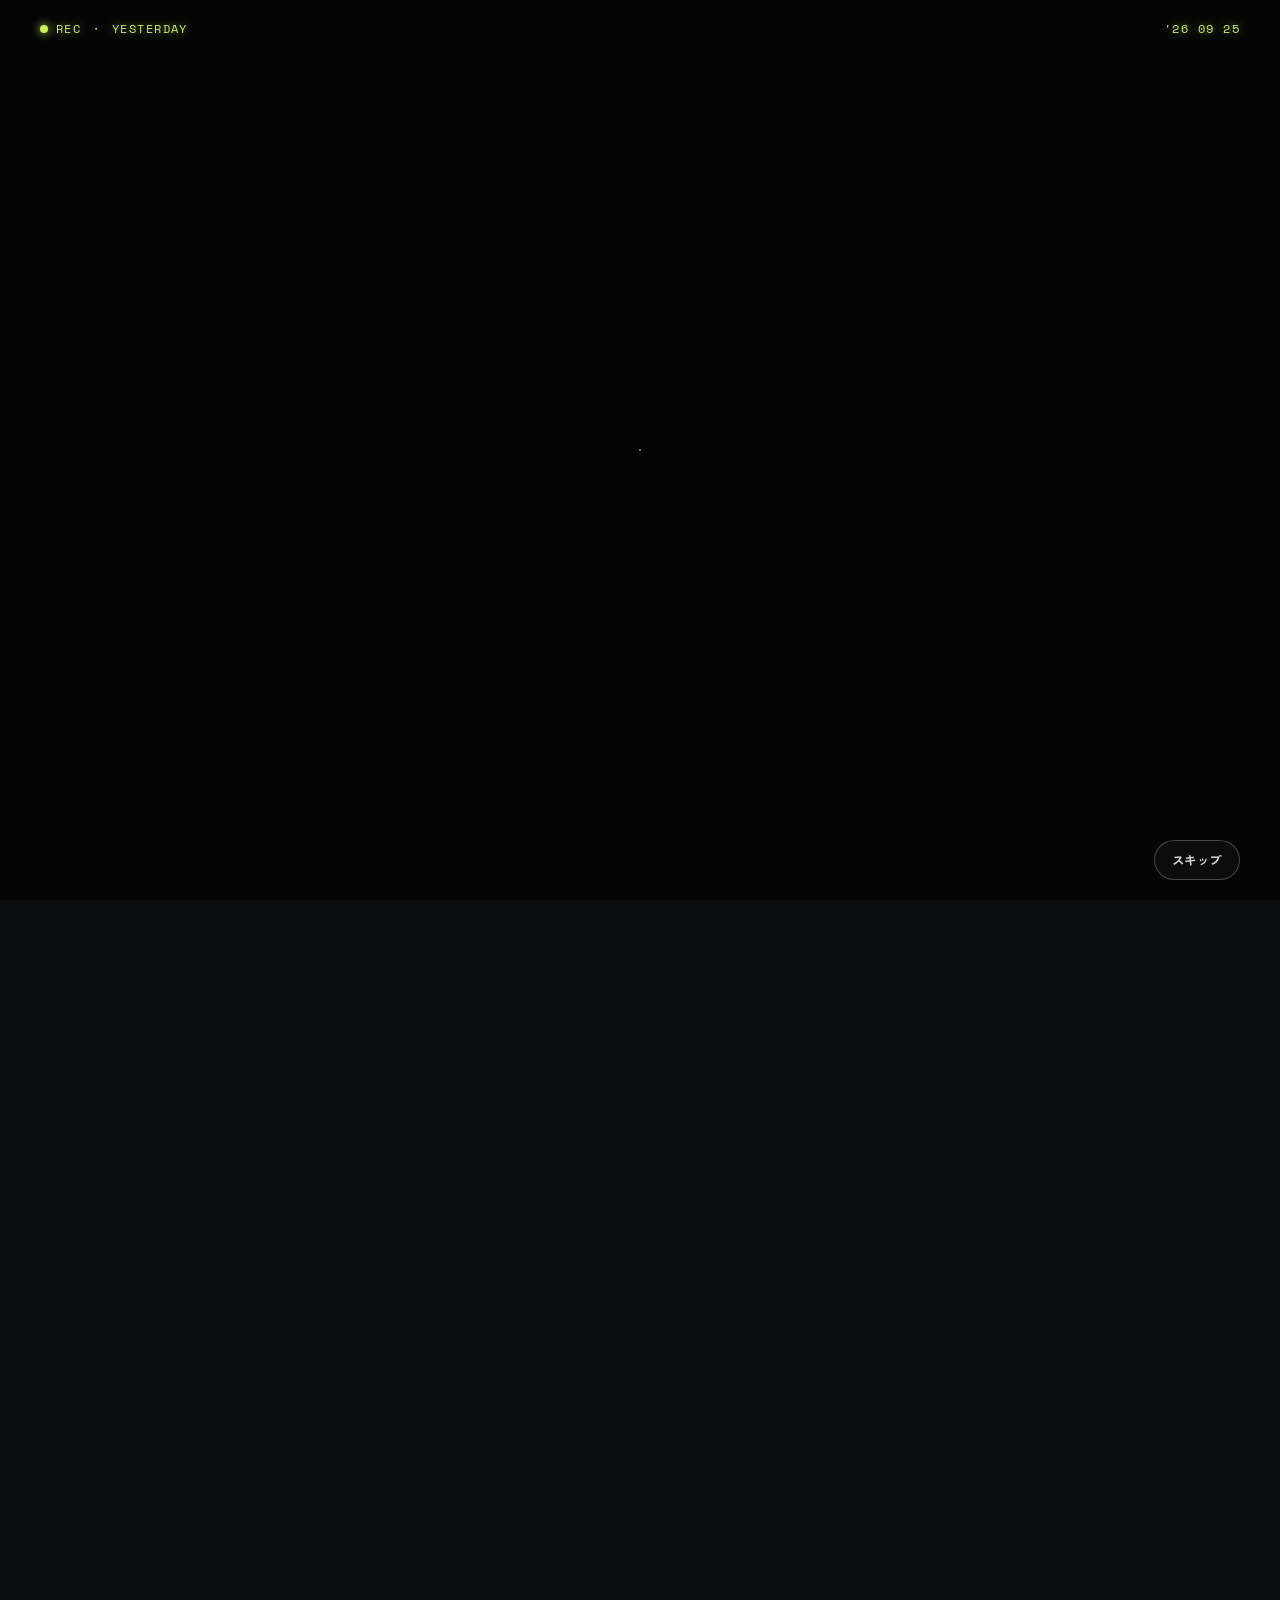
==== commit 822ebb80: "トップページを最小限の構成に整理し、ヒーローを映像1本に変更 - 最初の画面を、夕暮れに友だちが集まる映像1本と見出し・ボタンだけに変更 - 映像の切り替え表示(タグ・時刻・進行バー)とスクロール連動" ====
--- a/index.html
+++ b/index.html
@@ -21,7 +21,7 @@
 <link rel="preconnect" href="https://fonts.googleapis.com">
 <link rel="preconnect" href="https://fonts.gstatic.com" crossorigin>
 <link rel="stylesheet" href="https://fonts.googleapis.com/css2?family=Inter:wght@800;900&family=Instrument+Serif:ital@1&family=Space+Mono:wght@400;700&family=Zen+Kaku+Gothic+New:wght@500;700;900&display=swap">
-<link rel="preload" as="image" href="assets/video/sky-dawn.jpg" fetchpriority="high">
+<link rel="preload" as="image" href="assets/video/hero.jpg" fetchpriority="high">
 <link rel="stylesheet" href="assets/site.css">
 <link rel="stylesheet" href="assets/home.css">
 <script>document.documentElement.classList.add('js','has-intro','intro-on');window.__ifs=setTimeout(function(){var d=document.documentElement;d.classList.remove('intro-on');d.classList.add('hero-go','logo-in');['intro','introFly'].forEach(function(i){var e=document.getElementById(i);if(e)e.style.display='none'})},14000);</script>
@@ -39,7 +39,6 @@
 </div>
 <div class="intro-fly" id="introFly" aria-hidden="true">
   <div class="iw" id="introWord"><b><span style="--k:0">L</span><span style="--k:1">a</span><span style="--k:2">t</span><span style="--k:3">t</span><span style="--k:4">a</span><span style="--k:5">g</span></b></div>
-  <p class="intro-tag" id="introTag">今日を撮ると、きのうが ひらく。</p>
 </div>
 <div class="intro-pool" hidden aria-hidden="true"><img src="assets/intro/ph-191.jpg" alt=""><img src="assets/intro/ph-223.jpg" alt=""><img src="assets/intro/ph-23582.jpg" alt=""><img src="assets/intro/ph-26085.jpg" alt=""><img src="assets/intro/ph-36913.jpg" alt=""><img src="assets/intro/ph-37008.jpg" alt=""><img src="assets/intro/ph-40105.jpg" alt=""><img src="assets/intro/ph-41219.jpg" alt=""><img src="assets/intro/ph-41813.jpg" alt=""><img src="assets/intro/ph-41888.jpg" alt=""><img src="assets/intro/ph-42292.jpg" alt=""><img src="assets/intro/ph-42299.jpg" alt=""><img src="assets/intro/ph-42301.jpg" alt=""><img src="assets/intro/ph-42303.jpg" alt=""><img src="assets/intro/ph-42716.jpg" alt=""><img src="assets/intro/ph-43068.jpg" alt=""><img src="assets/intro/ph-43149.jpg" alt=""><img src="assets/intro/ph-43150.jpg" alt=""><img src="assets/intro/ph-43257.jpg" alt=""><img src="assets/intro/ph-43388.jpg" alt=""><img src="assets/intro/ph-4344.jpg" alt=""><img src="assets/intro/ph-43573.jpg" alt=""><img src="assets/intro/ph-4537.jpg" alt=""><img src="assets/intro/ph-45474.jpg" alt=""><img src="assets/intro/ph-4599.jpg" alt=""><img src="assets/intro/ph-4640.jpg" alt=""><img src="assets/intro/ph-46893.jpg" alt=""><img src="assets/intro/ph-4702.jpg" alt=""><img src="assets/intro/ph-4709.jpg" alt=""><img src="assets/intro/ph-4815.jpg" alt=""><img src="assets/intro/ph-4823.jpg" alt=""><img src="assets/intro/ph-4856.jpg" alt=""><img src="assets/intro/ph-4905.jpg" alt=""><img src="assets/intro/ph-51241.jpg" alt=""><img src="assets/intro/ph-51257.jpg" alt=""><img src="assets/intro/ph-52502.jpg" alt=""><img src="assets/intro/ph-5891.jpg" alt=""></div>
 
@@ -50,7 +49,6 @@
       <span class="brand-word">Lattag</span>
     </a>
     <nav class="nav" aria-label="メイン">
-      <a href="#develop">Concept</a>
       <a href="#how">How it works</a>
       <a href="#features">Features</a>
       <a href="#faq">FAQ</a>
@@ -63,69 +61,13 @@
 
 <!-- ───────── HERO ───────── -->
 <section class="hero" id="hero">
-  <div class="hero-media" id="heroMedia" aria-hidden="true">
-    <figure class="hv on" data-t="06:12" data-tag="#朝"><video src="assets/video/sky-dawn.mp4" poster="assets/video/sky-dawn.jpg" muted loop playsinline preload="auto"></video></figure>
-    <figure class="hv" data-t="16:20" data-tag="#放課後"><video data-src="assets/video/sky-school.mp4" poster="assets/video/sky-school.jpg" muted loop playsinline preload="none"></video></figure>
-    <figure class="hv" data-t="18:42" data-tag="#夕焼け"><video data-src="assets/video/sky-dusk.mp4" poster="assets/video/sky-dusk.jpg" muted loop playsinline preload="none"></video></figure>
-    <figure class="hv" data-t="21:30" data-tag="#帰り道"><video data-src="assets/video/sky-night.mp4" poster="assets/video/sky-night.jpg" muted loop playsinline preload="none"></video></figure>
-  </div>
+  <video class="hero-video" id="heroVideo" src="assets/video/hero.mp4" poster="assets/video/hero.jpg" muted loop playsinline autoplay preload="auto" aria-hidden="true"></video>
   <div class="hero-shade" aria-hidden="true"></div>
-  <div class="finder" aria-hidden="true">
-    <i></i><i></i><i></i><i></i>
-    <p class="finder-rec"><b></b>REC ・ TODAY</p>
-    <p class="finder-time"><span id="heroDate">'26 11 19</span> <span id="heroClock">06:12</span></p>
-  </div>
-
   <div class="wrap hero-inner">
-    <span class="sticker" id="heroTag" aria-hidden="true">#朝</span>
     <h1><span class="line"><span>今日を撮ると、</span></span><span class="line"><span>きのうが ひらく<i>。</i></span></span></h1>
-    <p class="lede hero-lede"><span class="nw">1日 3こま。</span><span class="nw">撮った写真は、</span><span class="nw">あしたの朝 9:00 まで</span> <span class="nw">見られない。</span></p>
-    <div class="hero-row">
-      <div class="hero-cta">
-        <a class="btn btn-primary" href="https://testflight.apple.com/join/Ky1zxt9T" target="_blank" rel="noopener">TestFlight で ためす
-          <svg class="arr" viewBox="0 0 20 20" fill="none" stroke="currentColor" stroke-width="2.2" stroke-linecap="round" stroke-linejoin="round" aria-hidden="true"><path d="M4 10h12M11 5l5 5-5 5"/></svg></a>
-        <a class="btn btn-glass" href="#develop">くわしく 見る
-          <svg class="arr-d" viewBox="0 0 20 20" fill="none" stroke="currentColor" stroke-width="2.2" stroke-linecap="round" stroke-linejoin="round" aria-hidden="true"><path d="M10 4v12M5 11l5 5 5-5"/></svg></a>
-      </div>
-      <p class="countdown" id="countdown" aria-label="つぎに ひらくまでの 時間"><i></i><span>ひらくまで</span><b id="countdownTime">--:--:--</b></p>
-    </div>
-    <div class="hero-bars" id="heroBars" aria-hidden="true"><i></i><i></i><i></i><i></i></div>
-  </div>
-</section>
-
-<!-- ───────── TAGS ───────── -->
-<div class="tags" aria-hidden="true">
-  <div class="tags-row">
-    <ul><li>#放課後</li><li>#夕焼け</li><li>#ごはん</li><li>#ねむい</li><li>#帰り道</li><li>#雨の日</li><li>#部活</li><li>#エモい</li><li>#コーヒー</li><li>#テスト前</li></ul>
-    <ul><li>#放課後</li><li>#夕焼け</li><li>#ごはん</li><li>#ねむい</li><li>#帰り道</li><li>#雨の日</li><li>#部活</li><li>#エモい</li><li>#コーヒー</li><li>#テスト前</li></ul>
-  </div>
-  <div class="tags-row rev">
-    <ul><li>#チル</li><li>#いい匂い</li><li>#しんどい</li><li>#映え</li><li>#尊い</li><li>#きもかわ</li><li>#ガチ</li><li>#推ししか勝たん</li><li>#やばい</li><li>#草</li></ul>
-    <ul><li>#チル</li><li>#いい匂い</li><li>#しんどい</li><li>#映え</li><li>#尊い</li><li>#きもかわ</li><li>#ガチ</li><li>#推ししか勝たん</li><li>#やばい</li><li>#草</li></ul>
-  </div>
-</div>
-
-<!-- ───────── DEVELOP ───────── -->
-<section class="develop" id="develop" aria-labelledby="developTitle">
-  <div class="develop-pin">
-    <div class="wrap develop-grid">
-      <div class="develop-copy">
-        <p class="mono"><b>01</b> ・ Developing</p>
-        <h2 id="developTitle"><span class="nw">撮っても、</span><span class="nw">すぐには</span> <span class="nw">見られない。</span></h2>
-        <p class="lede">撮った 1枚は、ミルク色の まま ひと晩 預けます。中身は、じぶんにも 見えません。あしたの朝 9:00 に、ひらきます。</p>
-      </div>
-      <div class="develop-stage">
-        <div class="lcd" id="lcd" role="img" aria-label="9:00">9:00</div>
-        <figure class="polaroid">
-          <div class="polaroid-photo">
-            <img src="assets/img/photo-walk.webp" width="360" height="480" alt="夕焼けの 帰り道を 歩く うしろ姿" loading="lazy" decoding="async">
-            <span class="milk" aria-hidden="true"></span>
-            <span class="mono milk-label" aria-hidden="true">Developing</span>
-          </div>
-          <figcaption><span class="mono">Lattag ・ Film</span><span class="serif">yesterday</span></figcaption>
-        </figure>
-        <p class="develop-status mono" aria-live="polite"><span class="st st-a">現像ちゅう ・ ミルク色が とけていく</span><span class="st st-b"><b>9:00</b> ・ きのうが、ひらきました</span></p>
-      </div>
+    <div class="hero-cta">
+      <a class="btn btn-primary" href="https://testflight.apple.com/join/Ky1zxt9T" target="_blank" rel="noopener">TestFlight で ためす
+        <svg class="arr" viewBox="0 0 20 20" fill="none" stroke="currentColor" stroke-width="2.2" stroke-linecap="round" stroke-linejoin="round" aria-hidden="true"><path d="M4 10h12M11 5l5 5-5 5"/></svg></a>
     </div>
   </div>
 </section>
@@ -134,33 +76,21 @@
 <section class="section how" id="how" aria-labelledby="howTitle">
   <div class="wrap">
     <header class="section-head" data-reveal>
-      <p class="mono"><b>02</b> ・ How it works</p>
-      <h2 id="howTitle">つかいかたは、<span class="nw">3つだけ。</span></h2>
+      <p class="mono"><b>01</b> ・ How it works</p>
+      <h2 id="howTitle"><span class="nw">撮る。</span><span class="nw">待つ。</span><span class="nw">ひらく。</span></h2>
     </header>
     <ol class="steps">
       <li class="step" data-reveal>
-        <div class="phone"><img src="assets/img/screen-tag.webp" width="660" height="1428" alt="タグを えらぶ 画面" loading="lazy" decoding="async"></div>
-        <div class="step-body">
-          <p class="mono step-num">Step 1</p>
-          <h3># を えらぶ</h3>
-          <p>今日は、どんな日? 気分の ことばを 3つまで。つけずに 撮っても だいじょうぶ。</p>
-        </div>
+        <div class="phone"><video data-play src="assets/video/app-tag.mp4" poster="assets/video/app-tag.webp" width="600" height="1298" muted loop playsinline preload="none" aria-label="タグを えらぶ 画面"></video></div>
+        <h3><span class="mono">1</span># を えらぶ</h3>
       </li>
       <li class="step" data-reveal style="--d:90ms">
-        <div class="phone"><img src="assets/img/screen-shoot.webp" width="660" height="1428" alt="撮影の 画面。まんなかの ボタンを ながおしで 撮る" loading="lazy" decoding="async"></div>
-        <div class="step-body">
-          <p class="mono step-num">Step 2</p>
-          <h3>ながおしで 撮る</h3>
-          <p>撮れるのは 1日 3こま。写真でも、動画でも。24:00 の 消灯までが、今日です。</p>
-        </div>
+        <div class="phone"><video data-play src="assets/video/app-shoot.mp4" poster="assets/video/app-shoot.webp" width="600" height="1298" muted loop playsinline preload="none" aria-label="ながおしで 撮る 画面"></video></div>
+        <h3><span class="mono">2</span>ながおしで 撮る</h3>
       </li>
       <li class="step" data-reveal style="--d:180ms">
-        <div class="phone"><img src="assets/img/screen-open.webp" width="660" height="1428" alt="朝に ひらいた 写真。「友だちに公開」と「自分だけ」の ボタン" loading="lazy" decoding="async"></div>
-        <div class="step-body">
-          <p class="mono step-num">Step 3</p>
-          <h3>朝 9:00 に ひらく</h3>
-          <p>仕上がった 1枚を、ともだちに 公開するか、自分だけに するか。えらぶのは、見てから。</p>
-        </div>
+        <div class="phone"><video data-play src="assets/video/app-morning.mp4" poster="assets/video/app-morning.webp" width="600" height="1298" muted loop playsinline preload="none" aria-label="朝 9:00 に 写真が ひらく 画面"></video></div>
+        <h3><span class="mono">3</span>朝 9:00 に ひらく</h3>
       </li>
     </ol>
 
@@ -168,7 +98,7 @@
       <div><dt><b>3</b><span>こま</span></dt><dd>1日に 撮れる 数</dd></div>
       <div><dt><b>9:00</b></dt><dd>あしたの朝に ひらく</dd></div>
       <div><dt><b>7</b><span>日</span></dt><dd>写真が きえるまで</dd></div>
-      <div><dt><b>1</b><span>年</span></dt><dd>★ の 1枚が のこる 期間</dd></div>
+      <div><dt><b>1</b><span>年</span></dt><dd>★ の 1枚が のこる</dd></div>
     </dl>
   </div>
 </section>
@@ -177,8 +107,8 @@
 <section class="section features" id="features" aria-labelledby="featuresTitle">
   <div class="wrap">
     <header class="section-head" data-reveal>
-      <p class="mono"><b>03</b> ・ Friends / Groups / Mondo / Me</p>
-      <h2 id="featuresTitle">きのうを、<span class="nw">だれと 見る?</span></h2>
+      <p class="mono"><b>02</b> ・ Features</p>
+      <h2 id="featuresTitle">だれと 見る?</h2>
     </header>
 
     <div class="bento">
@@ -186,56 +116,31 @@
         <div class="card-text">
           <p class="mono">Friends</p>
           <h3>撮った人だけが、<span class="nw">見られる。</span></h3>
-          <p>今日 1枚 撮ると、ともだちの きのうが ひらきます。ともだちは 12人まで。人数は、どこにも 出ません。</p>
-        </div>
-        <div class="card-shot"><div class="phone"><img src="assets/img/screen-friends.webp" width="660" height="1428" alt="Friends の 画面。今日 1枚 撮ると、きのうが ひらく" loading="lazy" decoding="async"></div></div>
-      </article>
-
+        </div>
+        <div class="card-shot"><div class="phone"><img src="assets/img/screen-friends.webp" width="660" height="1428" alt="Friends の 画面" loading="lazy" decoding="async"></div></div>
+      </article>
       <article class="card" data-reveal style="--d:90ms">
         <div class="card-text">
           <p class="mono">Groups</p>
           <h3>いつもの なかまと。</h3>
-          <p>4〜8人の 部屋で、きのうを 見せあう。メッセージは 7日で きえます。</p>
         </div>
         <div class="card-shot"><div class="phone"><img src="assets/img/screen-group.webp" width="660" height="1428" alt="グループの 部屋の 画面" loading="lazy" decoding="async"></div></div>
       </article>
-
       <article class="card" data-reveal>
         <div class="card-text">
           <p class="mono">Mondo</p>
           <h3>世界の きのう。</h3>
-          <p>地球の どこかで ひらいた きのうと、いちばん 多かった ことば。</p>
-        </div>
-        <div class="card-shot"><div class="phone"><img src="assets/img/screen-mondo.webp" width="660" height="1428" alt="Mondo の 画面。地球の うえに 世界の きのうが ならぶ" loading="lazy" decoding="async"></div></div>
-      </article>
-
+        </div>
+        <div class="card-shot"><div class="phone"><video data-play src="assets/video/app-mondo.mp4" poster="assets/video/app-mondo.webp" width="600" height="1298" muted loop playsinline preload="none" aria-label="Mondo の 画面。地球の うえに 世界の きのうが ならぶ"></video></div></div>
+      </article>
       <article class="card card-wide" data-reveal style="--d:90ms">
         <div class="card-text">
           <p class="mono">Me</p>
           <h3>のこすのは、<span class="nw">1日 1枚。</span></h3>
-          <p>きのうの 写真は 7日で きえます。★ を つけた 1枚だけが、1年 のこる。月曜の 朝には、1週間の Recap が できています。</p>
-        </div>
-        <div class="card-shot"><div class="phone"><img src="assets/img/screen-me.webp" width="660" height="1428" alt="ME の 画面。1週間を まとめた Recap" loading="lazy" decoding="async"></div></div>
-      </article>
-    </div>
-
-    <ul class="minis">
-      <li data-reveal>
-        <svg viewBox="0 0 24 24" fill="none" stroke="currentColor" stroke-width="1.7" stroke-linecap="round" stroke-linejoin="round" aria-hidden="true"><path d="M3.5 8.5h17v10a1.5 1.5 0 0 1-1.5 1.5H5a1.5 1.5 0 0 1-1.5-1.5v-10ZM8.5 8.5V6A1.5 1.5 0 0 1 10 4.5h4A1.5 1.5 0 0 1 15.5 6v2.5M3.5 13h17"/></svg>
-        <h3>Trip</h3>
-        <p>旅の あいだだけの アルバム。いっしょに 行く 人を さそえます。</p>
-      </li>
-      <li data-reveal style="--d:80ms">
-        <svg viewBox="0 0 24 24" fill="none" stroke="currentColor" stroke-width="1.7" stroke-linecap="round" stroke-linejoin="round" aria-hidden="true"><path d="M9 18.5V6l10-2v12.5"/><circle cx="6.5" cy="18.5" r="2.5"/><circle cx="16.5" cy="16.5" r="2.5"/></svg>
-        <h3>今日の 1曲</h3>
-        <p>Apple Music や Spotify から、写真に 1曲 つけられます。</p>
-      </li>
-      <li data-reveal style="--d:160ms">
-        <svg viewBox="0 0 24 24" fill="none" stroke="currentColor" stroke-width="1.7" stroke-linecap="round" stroke-linejoin="round" aria-hidden="true"><rect x="7.5" y="3.5" width="9" height="17" rx="2.2"/><path d="M3.5 9.5c-.9 1.6-.9 3.4 0 5M20.5 9.5c.9 1.6.9 3.4 0 5"/></svg>
-        <h3>ふって つながる</h3>
-        <p>となりで スマホを ふるだけ。QR や リンクでも つながれます。</p>
-      </li>
-    </ul>
+        </div>
+        <div class="card-shot"><div class="phone"><video data-play src="assets/video/app-me.mp4" poster="assets/video/app-me.webp" width="600" height="1298" muted loop playsinline preload="none" aria-label="ME の 画面。1週間を まとめた Recap"></video></div></div>
+      </article>
+    </div>
   </div>
 </section>
 
@@ -243,37 +148,25 @@
 <section class="section faq" id="faq" aria-labelledby="faqTitle">
   <div class="wrap faq-grid">
     <header class="section-head" data-reveal>
-      <p class="mono"><b>04</b> ・ Q &amp; A</p>
-      <h2 id="faqTitle">よくある 質問</h2>
+      <p class="mono"><b>03</b> ・ FAQ</p>
+      <h2 id="faqTitle">Q &amp; A</h2>
     </header>
     <div class="faq-list" data-reveal>
-      <details name="faq" open>
-        <summary>撮った 写真は、いつ 見られますか?</summary>
-        <div class="a"><p>あしたの朝 9:00 です。それまでは ミルク色の ままで、撮った 本人にも 見えません。</p></div>
-      </details>
-      <details name="faq">
-        <summary>1日に、何枚 撮れますか?</summary>
-        <div class="a"><p>3こま までです。写真でも 動画でも、合わせて 3こま。24:00 に 消灯すると、その日は おしまいです。</p></div>
-      </details>
-      <details name="faq">
-        <summary>写真は、だれに 見えますか?</summary>
-        <div class="a"><p>朝に ひらいた あと、「友だちに 公開」か「自分だけ」を えらべます。ともだちの きのうは、今日 1枚 撮った 人だけが 見られます。</p></div>
-      </details>
-      <details name="faq">
-        <summary>写真は、ずっと のこりますか?</summary>
-        <div class="a"><p>きのうの 写真は 7日で きえます。★ を つけた 1日 1枚だけが、1年 のこります。</p></div>
-      </details>
-      <details name="faq">
-        <summary>いやな 投稿や 人を 見つけたら?</summary>
-        <div class="a"><p>アプリの 中から、通報と ブロックが できます。通報は、24時間 以内に 確認します。</p></div>
-      </details>
-      <details name="faq">
-        <summary>アカウントは、消せますか?</summary>
-        <div class="a"><p>はい。アプリの 設定から、いつでも 消せます。くわしくは <a href="privacy.html">プライバシーポリシー</a> を ごらんください。</p></div>
-      </details>
-      <details name="faq">
-        <summary>どうやって はじめますか?</summary>
-        <div class="a"><p>いまは iPhone 向けの ベータ版を、TestFlight で 配っています。<a href="https://testflight.apple.com/join/Ky1zxt9T" target="_blank" rel="noopener">招待リンク</a>から 参加できます。</p></div>
+      <details name="faq">
+        <summary>いつ 見られる?</summary>
+        <div class="a"><p>あしたの朝 9:00。それまでは、撮った 本人にも 見えません。</p></div>
+      </details>
+      <details name="faq">
+        <summary>何枚 撮れる?</summary>
+        <div class="a"><p>1日 3こま。写真でも、動画でも。</p></div>
+      </details>
+      <details name="faq">
+        <summary>だれに 見える?</summary>
+        <div class="a"><p>ひらいた あとに、「友だちに 公開」か「自分だけ」を えらべます。</p></div>
+      </details>
+      <details name="faq">
+        <summary>ずっと のこる?</summary>
+        <div class="a"><p>7日で きえます。★ を つけた 1日 1枚だけ、1年 のこります。</p></div>
       </details>
     </div>
   </div>
@@ -287,9 +180,8 @@
       <span class="print p2"><img src="assets/img/photo-train.webp" width="260" height="346" alt="" loading="lazy" decoding="async"><i>#帰り道</i></span>
       <span class="print p3"><img src="assets/img/photo-vending.webp" width="260" height="346" alt="" loading="lazy" decoding="async"><i>#コーヒー</i></span>
     </div>
-    <h2 id="ctaTitle" data-reveal><span class="nw">今日の 1枚を、</span><span class="nw">あしたへ。</span></h2>
-    <p class="lede" data-reveal style="--d:80ms">iPhone 向けの ベータ版を、TestFlight で 配っています。</p>
-    <div data-reveal style="--d:160ms">
+    <h2 id="ctaTitle" data-reveal><span class="nw">きのうを、</span><span class="nw">見せあおう。</span></h2>
+    <div data-reveal style="--d:90ms">
       <a class="btn btn-primary" href="https://testflight.apple.com/join/Ky1zxt9T" target="_blank" rel="noopener">TestFlight で ためす
         <svg class="arr" viewBox="0 0 20 20" fill="none" stroke="currentColor" stroke-width="2.2" stroke-linecap="round" stroke-linejoin="round" aria-hidden="true"><path d="M4 10h12M11 5l5 5-5 5"/></svg></a>
     </div>
--- a/assets/home.css
+++ b/assets/home.css
@@ -3,12 +3,12 @@
 /* ───────── 共通:セクション ───────── */
 .section { padding: clamp(84px, 12vw, 148px) 0; }
 .section-head { max-width: 720px; margin-bottom: clamp(36px, 6vw, 64px); }
-.section-head h2, .develop-copy h2, .cta h2 {
+.section-head h2, .cta h2 {
   font-size: clamp(2rem, 5.6vw, 3.5rem); font-weight: 900; letter-spacing: -.03em; line-height: 1.22;
   margin-top: 14px;
 }
 .lede { color: var(--sub); font-size: clamp(1rem, 1.5vw, 1.1rem); line-height: 1.9; }
-main p { word-break: auto-phrase; line-break: strict; }
+main p, .faq-list summary { word-break: auto-phrase; line-break: strict; }
 
 /* スクロールで あらわれる(JS が 動く ときだけ かくす) */
 .js [data-reveal] {
@@ -29,109 +29,39 @@
     0 30px 60px -22px rgba(0, 0, 0, .9),
     0 12px 26px -10px rgba(0, 0, 0, .7);
 }
-.phone img { width: 100%; height: 100%; object-fit: cover; border-radius: 13.6% / 6.3%; background: #000; }
-
-/* ───────── HERO(映像が 全面に 流れる) ───────── */
+.phone img, .phone video { display: block; width: 100%; height: 100%; object-fit: cover; border-radius: 13.6% / 6.3%; background: #000; }
+
+/* ───────── HERO(映像 1本だけ) ───────── */
 .hero {
   position: relative; isolation: isolate;
   min-height: 100vh; min-height: 100svh;
   display: grid; align-items: end;
-  padding: calc(var(--header-h) + env(safe-area-inset-top) + 72px) 0 clamp(28px, 4.4vw, 52px);
+  padding: calc(var(--header-h) + env(safe-area-inset-top) + 72px) 0 clamp(40px, 7vw, 88px);
   overflow: clip; background: #050506; color: #fff;
 }
-.hero-media { position: absolute; inset: 0; z-index: -3; }
-.hv { position: absolute; inset: 0; opacity: 0; transition: opacity 1.3s ease; }
-.hv.on { opacity: 1; }
-.hv video { width: 100%; height: 100%; object-fit: cover; transform: scale(1.04); }
+.hero-video { position: absolute; inset: 0; z-index: -2; width: 100%; height: 100%; object-fit: cover; object-position: 50% 62%; }
 .hero-shade {
-  position: absolute; inset: 0; z-index: -2; pointer-events: none;
+  position: absolute; inset: 0; z-index: -1; pointer-events: none;
   background:
-    linear-gradient(to bottom, rgba(5, 5, 6, .62), rgba(5, 5, 6, 0) 22%),
-    linear-gradient(to top, rgba(5, 5, 6, .92), rgba(5, 5, 6, .5) 34%, rgba(5, 5, 6, .08) 64%);
-}
-
-/* ファインダーの 枠 */
-.finder {
-  position: absolute; z-index: -1; pointer-events: none;
-  inset: calc(var(--header-h) + env(safe-area-inset-top) + 8px) max(16px, env(safe-area-inset-right)) 16px max(16px, env(safe-area-inset-left));
-}
-.finder > i { position: absolute; width: 22px; height: 22px; border: 1.5px solid rgba(255, 255, 255, .78); }
-.finder > i:nth-child(1) { left: 0; top: 0; border-right: 0; border-bottom: 0; border-top-left-radius: 7px; }
-.finder > i:nth-child(2) { right: 0; top: 0; border-left: 0; border-bottom: 0; border-top-right-radius: 7px; }
-.finder > i:nth-child(3) { left: 0; bottom: 0; border-right: 0; border-top: 0; border-bottom-left-radius: 7px; }
-.finder > i:nth-child(4) { right: 0; bottom: 0; border-left: 0; border-top: 0; border-bottom-right-radius: 7px; }
-.finder p {
-  position: absolute; top: 14px;
-  font-family: var(--f-mono); font-size: .72rem; letter-spacing: .14em; line-height: 1;
-  color: var(--lime); text-shadow: 0 0 10px rgba(200, 242, 90, .55);
-}
-.finder-rec { left: 18px; display: flex; align-items: center; gap: 8px; }
-.finder-rec b { width: 7px; height: 7px; border-radius: 50%; background: var(--lime); box-shadow: 0 0 10px var(--lime); animation: rec 1.2s steps(2) infinite; }
-.finder-time { right: 18px; font-variant-numeric: tabular-nums; }
-@keyframes rec { 50% { opacity: .2; } }
-
-.hero-inner { position: relative; }
+    linear-gradient(to bottom, rgba(5, 5, 6, .5), rgba(5, 5, 6, 0) 20%),
+    linear-gradient(to top, rgba(5, 5, 6, .78), rgba(5, 5, 6, .2) 42%, rgba(5, 5, 6, 0) 66%);
+}
 .hero h1 {
-  font-size: clamp(2.3rem, 10.4vw, 6.4rem); font-weight: 900; letter-spacing: -.04em; line-height: 1.12;
-  white-space: nowrap; word-break: normal; text-shadow: 0 2px 30px rgba(0, 0, 0, .35);
+  font-size: clamp(2.3rem, 10.4vw, 6.6rem); font-weight: 900; letter-spacing: -.04em; line-height: 1.12;
+  white-space: nowrap; word-break: normal; text-shadow: 0 2px 30px rgba(0, 0, 0, .3);
 }
 .hero h1 .line { display: block; overflow: clip; overflow-clip-margin: .12em; padding-block: .04em; }
 .hero h1 .line > span { display: inline-block; }
 .hero h1 i { font-style: normal; color: var(--lime); }
-.hero-lede { margin-top: clamp(14px, 2vw, 24px); color: rgba(255, 255, 255, .86); font-size: clamp(1rem, 1.7vw, 1.25rem); font-weight: 700; }
-.hero-row { display: flex; flex-wrap: wrap; align-items: center; justify-content: space-between; gap: 16px 24px; margin-top: clamp(22px, 3vw, 34px); }
-.hero-cta { display: flex; flex-wrap: wrap; gap: 12px; }
-
-.sticker {
-  display: inline-block; margin: 0 0 clamp(14px, 2vw, 22px) 2px;
-  background: var(--lime); color: var(--lime-ink);
-  font-weight: 900; font-size: clamp(1rem, 2vw, 1.5rem); letter-spacing: -.01em; line-height: 1;
-  padding: .55em .8em; border-radius: .7em;
-  transform: rotate(-5deg); transform-origin: left bottom;
-  box-shadow: 0 10px 22px -8px rgba(0, 0, 0, .7), inset 0 1px 0 rgba(255, 255, 255, .5);
-}
-.sticker.swap { animation: stick .5s cubic-bezier(.3, 1.4, .5, 1) both; }
-@keyframes stick { from { opacity: 0; transform: rotate(-11deg) scale(.7); } to { opacity: 1; transform: rotate(-5deg) scale(1); } }
-
-.countdown {
-  display: inline-flex; align-items: center; gap: 9px;
-  padding: 11px 16px 11px 13px; border-radius: 999px;
-  background: rgba(20, 20, 22, .42);
-  -webkit-backdrop-filter: blur(14px) saturate(140%); backdrop-filter: blur(14px) saturate(140%);
-  box-shadow: inset 0 0 0 1px rgba(255, 255, 255, .22);
-  font-size: .76rem; font-weight: 700; color: rgba(255, 255, 255, .78); line-height: 1; white-space: nowrap;
-}
-.countdown i { width: 8px; height: 8px; border-radius: 50%; background: var(--lime); box-shadow: 0 0 0 3px rgba(200, 242, 90, .22); }
-.countdown b { font-family: var(--f-en); font-weight: 800; font-size: .98rem; color: #fff; font-variant-numeric: tabular-nums; letter-spacing: -.01em; }
-
-/* 1日の 進みぐあい */
-.hero-bars { display: grid; grid-template-columns: repeat(4, 1fr); gap: 6px; margin-top: clamp(22px, 3vw, 34px); }
-.hero-bars i { position: relative; height: 2px; border-radius: 2px; background: rgba(255, 255, 255, .26); overflow: hidden; }
-.hero-bars i::after { content: ''; position: absolute; inset: 0; background: #fff; transform: scaleX(0); transform-origin: left; }
-.hero-bars i.done::after { transform: scaleX(1); }
-.hero-bars i.now::after { animation: bar var(--bar, 4600ms) linear both; }
-@keyframes bar { to { transform: scaleX(1); } }
+.hero-cta { margin-top: clamp(24px, 3.4vw, 40px); }
 
 /* ヒーロー:あらわれる うごき(オープニングが おわってから) */
 @keyframes rise { from { transform: translateY(105%); } to { transform: none; } }
 @keyframes fadeUp { from { opacity: 0; transform: translateY(14px); } to { opacity: 1; transform: none; } }
-@keyframes pop { from { opacity: 0; transform: rotate(-11deg) scale(.6); } to { opacity: 1; transform: rotate(-5deg) scale(1); } }
 .hero h1 .line > span { animation: rise .95s var(--ease) both .1s; }
 .hero h1 .line + .line > span { animation-delay: .2s; }
-.hero-lede { animation: fadeUp .8s var(--ease) both .42s; }
-.hero-row { animation: fadeUp .8s var(--ease) both .54s; }
-.hero-bars, .finder { animation: fadeUp .9s var(--ease) both .7s; }
-.sticker { animation: pop .5s cubic-bezier(.3, 1.4, .5, 1) both .8s; }
+.hero-cta { animation: fadeUp .8s var(--ease) both .5s; }
 html.has-intro:not(.hero-go) .hero * { animation-play-state: paused !important; }
-
-@media (max-width: 760px) {
-  .hero { padding-bottom: 24px; }
-  .finder p { font-size: .62rem; top: 12px; }
-  .finder-rec { left: 14px; } .finder-time { right: 14px; }
-  .hero-inner { padding-inline: calc(max(var(--gutter), env(safe-area-inset-left)) + 8px); }
-  .hero-cta { width: 100%; }
-  .hero-cta .btn { flex: 1 1 auto; }
-}
 
 /* ───────── オープニング(写真が つぎつぎに とどく) ───────── */
 html:not(.has-intro) .intro, html:not(.has-intro) .intro-fly { display: none; }
@@ -207,128 +137,27 @@
 .iw b span { display: inline-block; opacity: 0; filter: blur(16px); transform: translateY(.22em) scale(1.08); }
 .iw.on b span { animation: ltr .8s var(--ease) both; animation-delay: calc(var(--k) * 70ms); }
 @keyframes ltr { to { opacity: 1; filter: blur(0); transform: none; } }
-.intro-tag { color: rgba(255, 255, 255, .8); font-size: clamp(.85rem, 2.6vw, 1.05rem); font-weight: 700; letter-spacing: .08em; opacity: 0; transition: opacity .6s; }
-.intro-tag.on { opacity: 1; }
-.intro-tag.gone { opacity: 0; transition-duration: .25s; }
-
-/* ───────── タグの 帯 ───────── */
-.tags {
-  display: grid; gap: 12px; padding: 26px 0;
-  border-block: 1px solid var(--line);
-  -webkit-mask-image: linear-gradient(to right, transparent, #000 12%, #000 88%, transparent);
-  mask-image: linear-gradient(to right, transparent, #000 12%, #000 88%, transparent);
-  overflow: clip;
-}
-.tags-row { display: flex; width: max-content; animation: marquee 64s linear infinite; will-change: transform; }
-.tags-row.rev { animation-direction: reverse; animation-duration: 76s; }
-.tags-row ul { display: flex; gap: 12px; padding-right: 12px; flex: none; }
-.tags-row li {
-  padding: .55em 1.05em; border-radius: 999px;
-  background: var(--card); box-shadow: inset 0 0 0 1px var(--line);
-  font-weight: 700; font-size: .92rem; line-height: 1.2; color: #D9D6CF; white-space: nowrap;
-}
-@keyframes marquee { to { transform: translateX(var(--shift, -50%)); } }
-
-/* ───────── 現像(スクロールで ひらく) ───────── */
-.develop { --p: 1; position: relative; }
-.js .develop { height: 240vh; height: 240svh; }
-.develop-pin {
-  position: sticky; top: 0;
-  min-height: 100vh; min-height: 100svh;
-  display: grid; align-items: center;
-  padding: calc(var(--header-h) + 12px) 0 28px;
-  overflow: clip;
-}
-.develop-pin::before {
-  content: ''; position: absolute; left: 50%; top: 50%; width: min(120vw, 1100px); aspect-ratio: 1; translate: -50% -50%;
-  background: radial-gradient(closest-side, rgba(36, 160, 60, calc(.05 + var(--p) * .17)), transparent 70%);
-  pointer-events: none;
-}
-.develop-grid {
-  position: relative;
-  display: grid; grid-template-columns: minmax(0, 1fr) minmax(0, 1fr);
-  align-items: center; gap: clamp(32px, 6vw, 88px);
-}
-.develop-copy .lede { margin-top: 20px; max-width: 27em; }
-.develop-stage { display: grid; justify-items: center; gap: clamp(16px, 2.6vh, 28px); }
-
-/* 7セグの 時計 */
-.lcd {
-  height: clamp(44px, 8.4vh, 72px);
-  font-family: var(--f-mono); font-weight: 700; font-size: clamp(2.6rem, 8vh, 4.2rem); line-height: 1; color: var(--green-2);
-  filter: drop-shadow(0 0 14px rgba(59, 211, 90, .5));
-}
-.lcd svg { height: 100%; width: auto; overflow: visible; }
-.lcd .on { fill: #46E067; }
-.lcd .off { fill: rgba(70, 224, 103, .07); }
-
-/* ポラロイド */
-.polaroid {
-  width: min(62vw, 39vh, 300px); width: min(62vw, 39svh, 300px);
-  background: var(--paper); color: #1b1b18;
-  padding: 4.6% 4.6% 0; border-radius: 4px;
-  transform: rotate(calc(-4deg + var(--p) * 1.5deg));
-  box-shadow: 0 1px 0 rgba(255, 255, 255, .6) inset, 0 34px 60px -24px rgba(0, 0, 0, .95), 0 10px 22px -8px rgba(0, 0, 0, .6);
-}
-.polaroid-photo { position: relative; aspect-ratio: 3 / 4; overflow: hidden; background: #cfd6d6; border-radius: 2px; }
-.polaroid-photo img {
-  width: 100%; height: 100%; object-fit: cover;
-  transform: scale(1.08);
-  filter: blur(calc((1 - var(--p)) * 18px)) saturate(calc(.35 + var(--p) * .65)) brightness(calc(1.25 - var(--p) * .25));
-}
-.milk {
-  position: absolute; inset: 0;
-  background: linear-gradient(160deg, #EEF2F1, #DCE5E6);
-  opacity: calc(1 - var(--p) * 1.25);
-}
-.milk-label {
-  position: absolute; left: 0; right: 0; top: 50%; translate: 0 -50%; text-align: center;
-  color: #7c8a8c; font-size: .62rem; letter-spacing: .3em;
-  opacity: calc(1 - var(--p) * 3);
-}
-.polaroid figcaption {
-  display: flex; align-items: center; justify-content: space-between; gap: 10px;
-  padding: 10% 2% 11%;
-}
-.polaroid figcaption .mono { color: var(--green); font-size: .6rem; }
-.polaroid figcaption .serif { font-size: 1.35rem; line-height: 1; color: #2a2a26; }
-
-.develop-status { display: grid; text-align: center; color: var(--sub); }
-.develop-status .st { grid-area: 1 / 1; transition: opacity .45s ease, transform .45s var(--ease); }
-.develop-status .st-b { color: var(--txt); }
-.develop-status .st-a { opacity: 0; transform: translateY(-6px); }
-.develop.is-waiting .st-a { opacity: 1; transform: none; }
-.develop.is-waiting .st-b { opacity: 0; transform: translateY(6px); }
-
-@media (max-width: 860px) {
-  .develop-grid { grid-template-columns: minmax(0, 1fr); gap: clamp(20px, 3.4vh, 36px); text-align: center; }
-  .develop-copy h2 { font-size: clamp(1.7rem, 7.4vw, 2.4rem); margin-top: 10px; }
-  .develop-copy .lede { margin: 12px auto 0; font-size: .92rem; line-height: 1.75; }
-  .polaroid { width: min(54vw, 33vh, 260px); width: min(54vw, 33svh, 260px); }
-}
-@media (max-width: 860px) and (max-height: 700px) { .develop-copy .lede { display: none; } }
+@keyframes rec { 50% { opacity: .2; } }
 
 /* ───────── しくみ ───────── */
 .steps { display: grid; grid-template-columns: repeat(3, minmax(0, 1fr)); gap: clamp(16px, 2.4vw, 28px); counter-reset: step; }
-.step {
-  display: grid; align-content: start; gap: 26px;
-  padding: clamp(22px, 2.8vw, 34px) clamp(20px, 2.6vw, 32px) clamp(24px, 3vw, 36px);
-  background: var(--card); border-radius: 28px; box-shadow: inset 0 0 0 1px var(--line);
-}
-.step .phone { width: min(100%, 232px); margin-inline: auto; }
-.step-num { color: var(--lime); margin-bottom: 8px; }
-.step h3 { font-size: clamp(1.25rem, 2.2vw, 1.5rem); font-weight: 900; letter-spacing: -.02em; line-height: 1.4; }
-.step-body p:last-child { color: var(--sub); font-size: .94rem; margin-top: 8px; }
+.step { display: grid; align-content: start; justify-items: center; gap: 22px; text-align: center; }
+.step .phone { width: min(100%, 250px); }
+.step h3 { display: flex; align-items: center; gap: 12px; font-size: clamp(1.1rem, 2vw, 1.35rem); font-weight: 900; letter-spacing: -.02em; line-height: 1.4; }
+.step h3 .mono {
+  display: grid; place-items: center; width: 26px; height: 26px; border-radius: 50%; flex: none;
+  background: var(--lime); color: var(--lime-ink); font-size: .74rem; font-weight: 700; letter-spacing: 0;
+}
 
 @media (max-width: 860px) {
   .steps {
     display: flex; gap: 14px; margin-inline: calc(var(--gutter) * -1); padding-inline: var(--gutter);
-    overflow-x: auto; scroll-snap-type: x mandatory; scroll-padding-inline: var(--gutter);
+    overflow-x: auto; scroll-snap-type: x mandatory;
     scrollbar-width: none; -webkit-overflow-scrolling: touch; overscroll-behavior-x: contain;
   }
   .steps::-webkit-scrollbar { display: none; }
-  .step { flex: 0 0 min(78vw, 320px); scroll-snap-align: start; }
-  .step .phone { width: min(100%, 210px); }
+  .step { flex: 0 0 min(64vw, 260px); scroll-snap-align: center; }
+  .step .phone { width: 100%; }
 }
 
 .rules {
@@ -356,7 +185,7 @@
   grid-column: span 5; container-type: inline-size;
   position: relative; overflow: hidden;
   display: grid; grid-template-rows: auto 1fr;
-  height: clamp(480px, 46vw, 560px);
+  height: clamp(440px, 42vw, 520px);
   background: var(--card); border-radius: 28px; box-shadow: inset 0 0 0 1px var(--line);
 }
 .card-wide { grid-column: span 7; grid-template-rows: none; grid-template-columns: minmax(0, 1fr) minmax(0, .82fr); }
@@ -364,7 +193,6 @@
 .card-wide .card-text { padding-right: 0; align-self: center; padding-bottom: clamp(24px, 3vw, 36px); }
 .card-text .mono { color: var(--lime); margin-bottom: 12px; }
 .card h3 { font-size: clamp(1.4rem, 2.5vw, 1.85rem); font-weight: 900; letter-spacing: -.025em; line-height: 1.35; }
-.card-text > p:last-child { color: var(--sub); font-size: .94rem; margin-top: 12px; max-width: 26em; }
 .card-shot { position: relative; padding: 26px clamp(24px, 3vw, 36px) 0; display: grid; justify-items: center; align-items: start; min-height: 0; }
 .card-wide .card-shot { padding-top: clamp(30px, 4vw, 48px); }
 .card-shot .phone { width: min(100%, 250px); transition: transform .7s var(--ease); }
@@ -381,13 +209,6 @@
   .card-wide .card-shot { padding-top: 26px; }
 }
 @media (min-width: 620px) and (max-width: 900px) { .card, .card-wide { grid-column: span 6; } }
-
-.minis { display: grid; grid-template-columns: repeat(3, minmax(0, 1fr)); gap: clamp(14px, 1.8vw, 20px); margin-top: clamp(14px, 1.8vw, 20px); }
-.minis li { padding: 24px 26px 26px; border-radius: 22px; box-shadow: inset 0 0 0 1px var(--line); }
-.minis svg { width: 26px; height: 26px; color: var(--lime); margin-bottom: 14px; }
-.minis h3 { font-size: 1.05rem; font-weight: 900; letter-spacing: -.01em; line-height: 1.4; }
-.minis p { color: var(--sub); font-size: .88rem; line-height: 1.75; margin-top: 6px; }
-@media (max-width: 760px) { .minis { grid-template-columns: minmax(0, 1fr); } }
 
 /* ───────── よくある質問 ───────── */
 .faq-grid { display: grid; grid-template-columns: minmax(0, .8fr) minmax(0, 1.2fr); gap: clamp(24px, 6vw, 88px); align-items: start; }
@@ -428,7 +249,6 @@
   background: radial-gradient(closest-side, rgba(36, 160, 60, .3), rgba(36, 160, 60, .08) 55%, transparent 72%);
 }
 .cta-inner { display: grid; justify-items: center; gap: 22px; }
-.cta .lede { max-width: 26em; }
 .cta h2 { margin-top: 0; }
 
 .prints { display: flex; justify-content: center; margin-bottom: clamp(20px, 4vw, 40px); }
@@ -459,8 +279,6 @@
 /* ───────── スクロール連動(対応ブラウザのみ) ───────── */
 @supports (animation-timeline: view()) {
   @media (prefers-reduced-motion: no-preference) {
-    .hero-media { animation: heroOut linear both; animation-timeline: scroll(root block); animation-range: 0 100vh; }
-    @keyframes heroOut { to { transform: translateY(9%) scale(1.05); opacity: .45; } }
     .prints { animation: printsIn linear both; animation-timeline: view(); animation-range: entry 0% cover 34%; }
     @keyframes printsIn { from { transform: translateY(46px) scale(.92); opacity: 0; } to { transform: none; opacity: 1; } }
   }
@@ -468,9 +286,6 @@
 
 /* ───────── 動きを減らす設定 ───────── */
 @media (prefers-reduced-motion: reduce) {
-  .js .develop { height: auto; }
-  .develop-pin { position: static; min-height: 0; padding-block: 84px; }
-  .tags-row { animation: none; }
   .js [data-reveal] { opacity: 1; transform: none; }
 }
 .site-header .brand { transition: opacity .45s ease; }
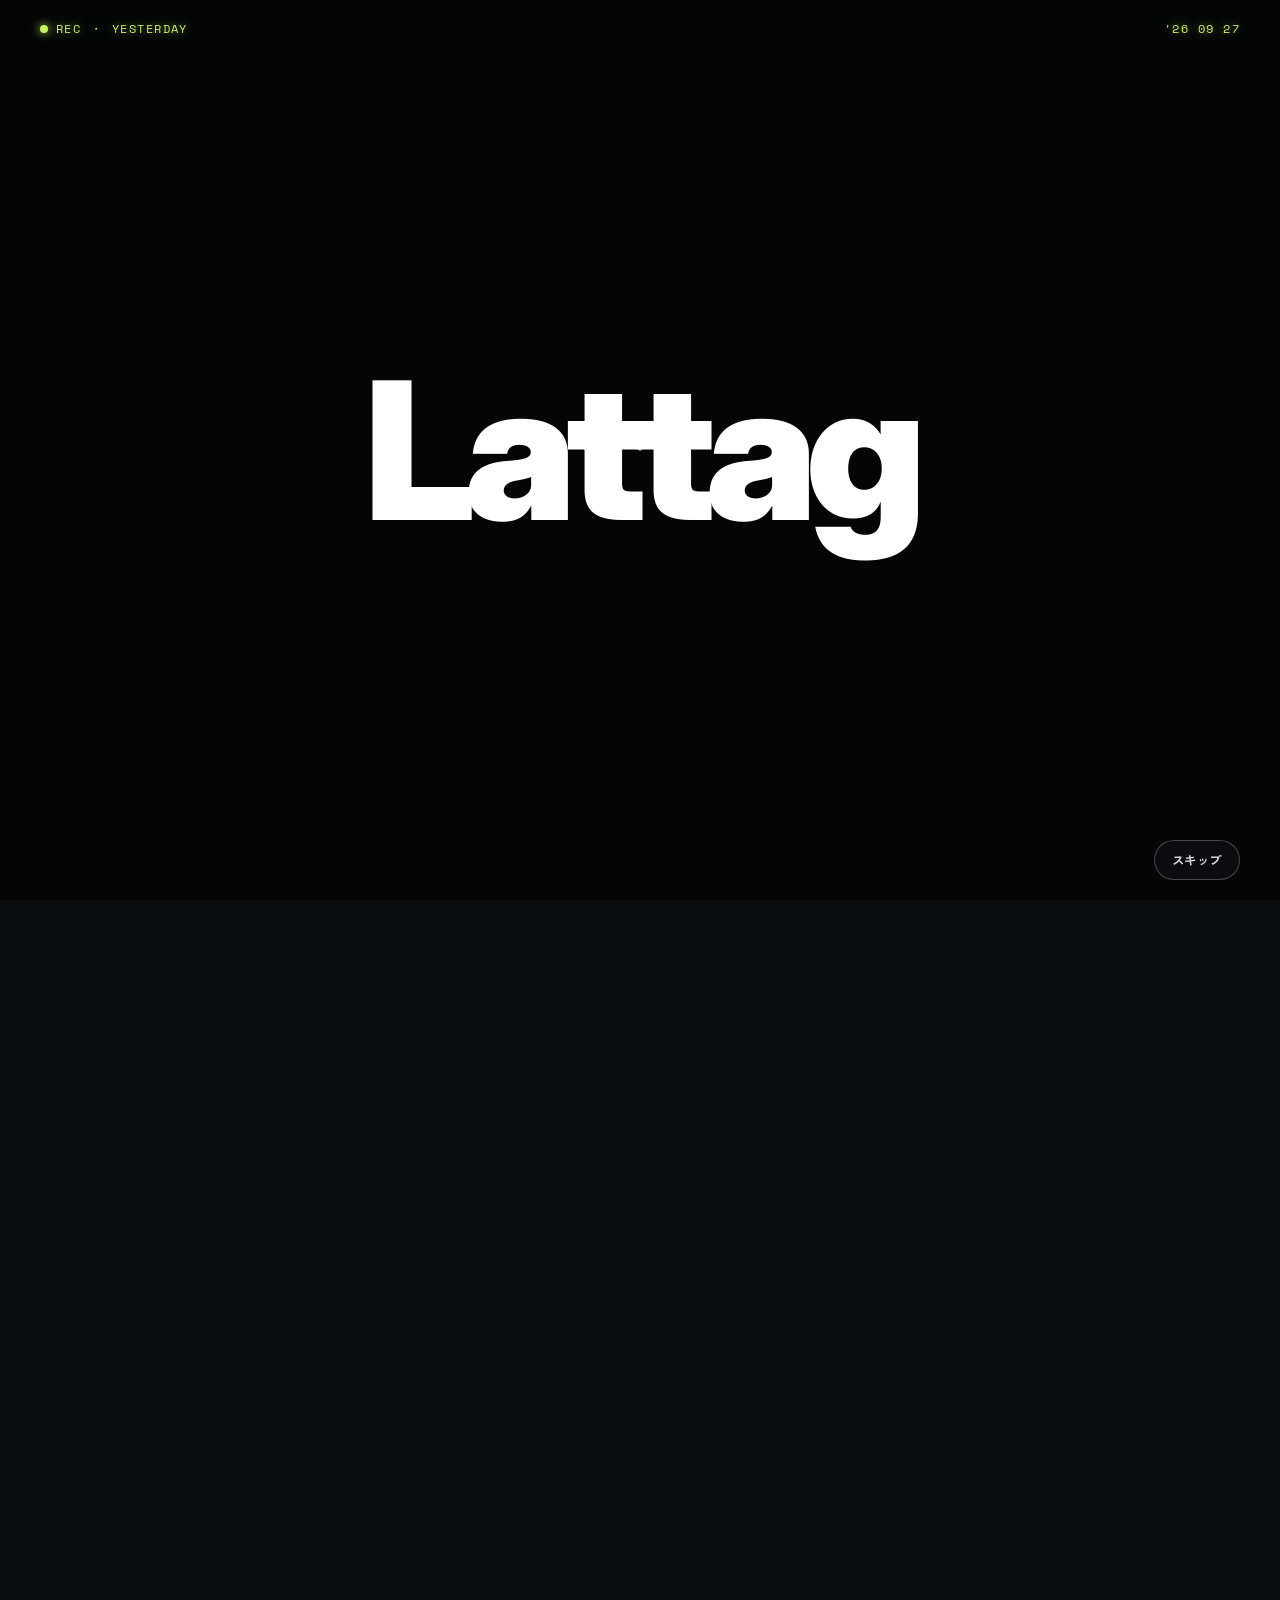
==== commit b204763d: "ヒーローの見出しを小さくし、あしらいを追加 - 見出しを約半分の大きさにして、下の帯に収まるよう配置 - セリフ体の英字と細い線、フィルムの粒子を追加 - ボタンを見出しの右に移動(スマホでは下)  " ====
--- a/index.html
+++ b/index.html
@@ -63,10 +63,12 @@
 <section class="hero" id="hero">
   <video class="hero-video" id="heroVideo" src="assets/video/hero.mp4" poster="assets/video/hero.jpg" muted loop playsinline autoplay preload="auto" aria-hidden="true"></video>
   <div class="hero-shade" aria-hidden="true"></div>
+  <div class="hero-grain" aria-hidden="true"></div>
   <div class="wrap hero-inner">
-    <h1><span class="line"><span>今日を撮ると、</span></span><span class="line"><span>きのうが ひらく<i>。</i></span></span></h1>
-    <div class="hero-cta">
-      <a class="btn btn-primary" href="https://testflight.apple.com/join/Ky1zxt9T" target="_blank" rel="noopener">TestFlight で ためす
+    <p class="hero-kicker serif" aria-hidden="true">Film for tomorrow<i></i></p>
+    <div class="hero-row">
+      <h1><span class="line"><span>今日を撮ると、</span></span><span class="line"><span>きのうが ひらく<i>。</i></span></span></h1>
+      <a class="btn btn-primary hero-btn" href="https://testflight.apple.com/join/Ky1zxt9T" target="_blank" rel="noopener">TestFlight で ためす
         <svg class="arr" viewBox="0 0 20 20" fill="none" stroke="currentColor" stroke-width="2.2" stroke-linecap="round" stroke-linejoin="round" aria-hidden="true"><path d="M4 10h12M11 5l5 5-5 5"/></svg></a>
     </div>
   </div>
--- a/assets/home.css
+++ b/assets/home.css
@@ -36,32 +36,56 @@
   position: relative; isolation: isolate;
   min-height: 100vh; min-height: 100svh;
   display: grid; align-items: end;
-  padding: calc(var(--header-h) + env(safe-area-inset-top) + 72px) 0 clamp(40px, 7vw, 88px);
+  padding: calc(var(--header-h) + env(safe-area-inset-top) + 72px) 0 clamp(28px, 4.4vw, 56px);
   overflow: clip; background: #050506; color: #fff;
 }
-.hero-video { position: absolute; inset: 0; z-index: -2; width: 100%; height: 100%; object-fit: cover; object-position: 50% 62%; }
+.hero-video { position: absolute; inset: 0; z-index: -3; width: 100%; height: 100%; object-fit: cover; object-position: 50% 62%; }
 .hero-shade {
-  position: absolute; inset: 0; z-index: -1; pointer-events: none;
+  position: absolute; inset: 0; z-index: -2; pointer-events: none;
   background:
-    linear-gradient(to bottom, rgba(5, 5, 6, .5), rgba(5, 5, 6, 0) 20%),
-    linear-gradient(to top, rgba(5, 5, 6, .78), rgba(5, 5, 6, .2) 42%, rgba(5, 5, 6, 0) 66%);
-}
+    radial-gradient(120% 90% at 50% 40%, transparent 55%, rgba(5, 5, 6, .5)),
+    linear-gradient(to bottom, rgba(5, 5, 6, .45), rgba(5, 5, 6, 0) 18%),
+    linear-gradient(to top, rgba(5, 5, 6, .86), rgba(5, 5, 6, .46) 24%, rgba(5, 5, 6, 0) 50%);
+}
+/* フィルムの 粒子(映像の 粗さも なじませる) */
+.hero-grain {
+  position: absolute; inset: 0; z-index: -1; pointer-events: none; opacity: .16; mix-blend-mode: overlay;
+  background-image: url("data:image/svg+xml,%3Csvg xmlns='http://www.w3.org/2000/svg' width='220' height='220'%3E%3Cfilter id='n'%3E%3CfeTurbulence type='fractalNoise' baseFrequency='.9' numOctaves='2' stitchTiles='stitch'/%3E%3CfeColorMatrix values='0 0 0 0 .5 0 0 0 0 .5 0 0 0 0 .5 0 0 0 1.4 -.2'/%3E%3C/filter%3E%3Crect width='100%25' height='100%25' filter='url(%23n)'/%3E%3C/svg%3E");
+  background-size: 220px 220px;
+}
+
+.hero-kicker {
+  display: flex; align-items: center; gap: 18px;
+  font-size: clamp(1.25rem, 2.2vw, 1.75rem); line-height: 1; color: rgba(255, 255, 255, .92);
+  padding-bottom: clamp(16px, 2vw, 22px);
+}
+.hero-kicker i { flex: 1; height: 1px; background: linear-gradient(to right, rgba(255, 255, 255, .5), rgba(255, 255, 255, .12)); }
+.hero-row { display: flex; align-items: flex-end; justify-content: space-between; gap: 24px 40px; }
 .hero h1 {
-  font-size: clamp(2.3rem, 10.4vw, 6.6rem); font-weight: 900; letter-spacing: -.04em; line-height: 1.12;
-  white-space: nowrap; word-break: normal; text-shadow: 0 2px 30px rgba(0, 0, 0, .3);
-}
-.hero h1 .line { display: block; overflow: clip; overflow-clip-margin: .12em; padding-block: .04em; }
+  font-size: clamp(1.7rem, 3.9vw, 3.1rem); font-weight: 900; letter-spacing: -.02em; line-height: 1.34;
+  white-space: nowrap; word-break: normal;
+}
+.hero h1 .line { display: block; overflow: clip; overflow-clip-margin: .14em; }
 .hero h1 .line > span { display: inline-block; }
 .hero h1 i { font-style: normal; color: var(--lime); }
-.hero-cta { margin-top: clamp(24px, 3.4vw, 40px); }
+.hero-btn { flex: none; margin-bottom: .35em; }
 
 /* ヒーロー:あらわれる うごき(オープニングが おわってから) */
 @keyframes rise { from { transform: translateY(105%); } to { transform: none; } }
 @keyframes fadeUp { from { opacity: 0; transform: translateY(14px); } to { opacity: 1; transform: none; } }
-.hero h1 .line > span { animation: rise .95s var(--ease) both .1s; }
-.hero h1 .line + .line > span { animation-delay: .2s; }
-.hero-cta { animation: fadeUp .8s var(--ease) both .5s; }
+@keyframes lineIn { from { transform: scaleX(0); } to { transform: none; } }
+.hero-kicker { animation: fadeUp .8s var(--ease) both .1s; }
+.hero-kicker i { transform-origin: left; animation: lineIn 1.2s var(--ease) both .25s; }
+.hero h1 .line > span { animation: rise .95s var(--ease) both .28s; }
+.hero h1 .line + .line > span { animation-delay: .38s; }
+.hero-btn { animation: fadeUp .8s var(--ease) both .62s; }
 html.has-intro:not(.hero-go) .hero * { animation-play-state: paused !important; }
+
+@media (max-width: 720px) {
+  .hero-row { flex-direction: column; align-items: flex-start; gap: 22px; }
+  .hero h1 { font-size: clamp(1.7rem, 8.2vw, 2.3rem); }
+  .hero-btn { margin-bottom: 0; }
+}
 
 /* ───────── オープニング(写真が つぎつぎに とどく) ───────── */
 html:not(.has-intro) .intro, html:not(.has-intro) .intro-fly { display: none; }
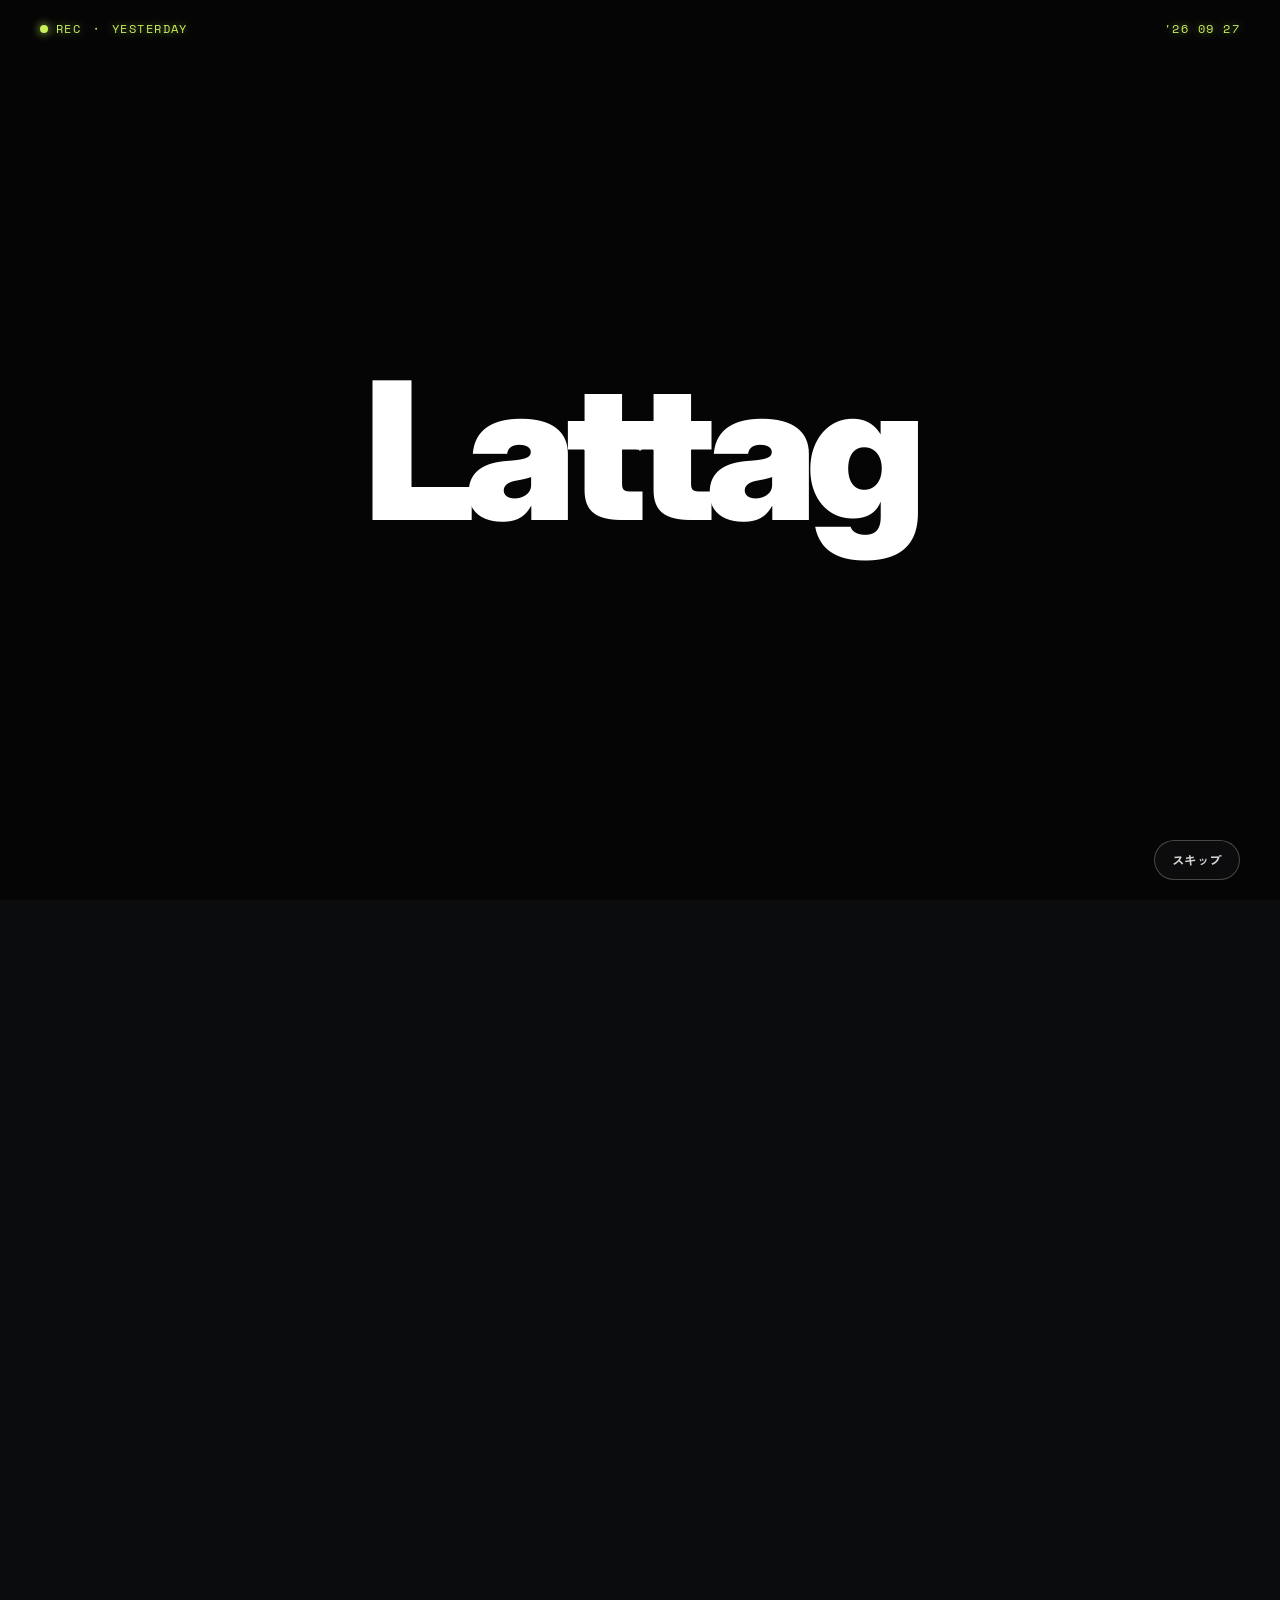
==== commit 11c2e9ca: "最初の画面を BeReal のような中央寄せの構成に - 背景の映像を大きくぼかし、色と光だけが動く背景に - 中央にロゴ・一行の見出し・文字だけのリンクを配置 - オープニングのロゴが、中央のロゴに" ====
--- a/index.html
+++ b/index.html
@@ -63,14 +63,11 @@
 <section class="hero" id="hero">
   <video class="hero-video" id="heroVideo" src="assets/video/hero.mp4" poster="assets/video/hero.jpg" muted loop playsinline autoplay preload="auto" aria-hidden="true"></video>
   <div class="hero-shade" aria-hidden="true"></div>
-  <div class="hero-grain" aria-hidden="true"></div>
   <div class="wrap hero-inner">
-    <p class="hero-kicker serif" aria-hidden="true">Film for tomorrow<i></i></p>
-    <div class="hero-row">
-      <h1><span class="line"><span>今日を撮ると、</span></span><span class="line"><span>きのうが ひらく<i>。</i></span></span></h1>
-      <a class="btn btn-primary hero-btn" href="https://testflight.apple.com/join/Ky1zxt9T" target="_blank" rel="noopener">TestFlight で ためす
-        <svg class="arr" viewBox="0 0 20 20" fill="none" stroke="currentColor" stroke-width="2.2" stroke-linecap="round" stroke-linejoin="round" aria-hidden="true"><path d="M4 10h12M11 5l5 5-5 5"/></svg></a>
-    </div>
+    <p class="hero-mark" id="heroMark" aria-hidden="true">Lattag</p>
+    <h1><span class="line"><span>今日を撮ると、<span class="nw">きのうが ひらく。</span></span></span></h1>
+    <a class="hero-link" href="https://testflight.apple.com/join/Ky1zxt9T" target="_blank" rel="noopener">TestFlight で ためす
+      <svg viewBox="0 0 20 20" fill="none" stroke="currentColor" stroke-width="2" stroke-linecap="round" stroke-linejoin="round" aria-hidden="true"><path d="M6 14 14 6M7 6h7v7"/></svg></a>
   </div>
 </section>
 
--- a/assets/home.css
+++ b/assets/home.css
@@ -4,7 +4,7 @@
 .section { padding: clamp(84px, 12vw, 148px) 0; }
 .section-head { max-width: 720px; margin-bottom: clamp(36px, 6vw, 64px); }
 .section-head h2, .cta h2 {
-  font-size: clamp(2rem, 5.6vw, 3.5rem); font-weight: 900; letter-spacing: -.03em; line-height: 1.22;
+  font-size: clamp(1.8rem, 4.6vw, 3rem); font-weight: 700; letter-spacing: -.01em; line-height: 1.3;
   margin-top: 14px;
 }
 .lede { color: var(--sub); font-size: clamp(1rem, 1.5vw, 1.1rem); line-height: 1.9; }
@@ -31,66 +31,68 @@
 }
 .phone img, .phone video { display: block; width: 100%; height: 100%; object-fit: cover; border-radius: 13.6% / 6.3%; background: #000; }
 
-/* ───────── HERO(映像 1本だけ) ───────── */
+/* ───────── HERO(ぼかした 映像 + ロゴ + 一行) ───────── */
 .hero {
   position: relative; isolation: isolate;
   min-height: 100vh; min-height: 100svh;
-  display: grid; align-items: end;
-  padding: calc(var(--header-h) + env(safe-area-inset-top) + 72px) 0 clamp(28px, 4.4vw, 56px);
+  display: grid; place-items: center; text-align: center;
+  padding: calc(var(--header-h) + env(safe-area-inset-top)) 0 calc(var(--header-h) * .6);
   overflow: clip; background: #050506; color: #fff;
 }
-.hero-video { position: absolute; inset: 0; z-index: -3; width: 100%; height: 100%; object-fit: cover; object-position: 50% 62%; }
+.hero-video {
+  position: absolute; inset: -6%; z-index: -2; width: 112%; height: 112%; object-fit: cover;
+  filter: blur(26px) saturate(1.5) brightness(1.04);
+}
 .hero-shade {
-  position: absolute; inset: 0; z-index: -2; pointer-events: none;
+  position: absolute; inset: 0; z-index: -1; pointer-events: none;
   background:
-    radial-gradient(120% 90% at 50% 40%, transparent 55%, rgba(5, 5, 6, .5)),
-    linear-gradient(to bottom, rgba(5, 5, 6, .45), rgba(5, 5, 6, 0) 18%),
-    linear-gradient(to top, rgba(5, 5, 6, .86), rgba(5, 5, 6, .46) 24%, rgba(5, 5, 6, 0) 50%);
-}
-/* フィルムの 粒子(映像の 粗さも なじませる) */
-.hero-grain {
-  position: absolute; inset: 0; z-index: -1; pointer-events: none; opacity: .16; mix-blend-mode: overlay;
-  background-image: url("data:image/svg+xml,%3Csvg xmlns='http://www.w3.org/2000/svg' width='220' height='220'%3E%3Cfilter id='n'%3E%3CfeTurbulence type='fractalNoise' baseFrequency='.9' numOctaves='2' stitchTiles='stitch'/%3E%3CfeColorMatrix values='0 0 0 0 .5 0 0 0 0 .5 0 0 0 0 .5 0 0 0 1.4 -.2'/%3E%3C/filter%3E%3Crect width='100%25' height='100%25' filter='url(%23n)'/%3E%3C/svg%3E");
-  background-size: 220px 220px;
-}
-
-.hero-kicker {
-  display: flex; align-items: center; gap: 18px;
-  font-size: clamp(1.25rem, 2.2vw, 1.75rem); line-height: 1; color: rgba(255, 255, 255, .92);
-  padding-bottom: clamp(16px, 2vw, 22px);
-}
-.hero-kicker i { flex: 1; height: 1px; background: linear-gradient(to right, rgba(255, 255, 255, .5), rgba(255, 255, 255, .12)); }
-.hero-row { display: flex; align-items: flex-end; justify-content: space-between; gap: 24px 40px; }
+    radial-gradient(70% 60% at 50% 50%, rgba(5, 5, 6, .18), rgba(5, 5, 6, .5)),
+    linear-gradient(to bottom, rgba(5, 5, 6, .35), transparent 30%, transparent 70%, rgba(5, 5, 6, .5));
+}
+.hero-inner { display: grid; justify-items: center; }
+.hero-mark {
+  font-family: var(--f-en); font-weight: 900; font-size: clamp(1.7rem, 3vw, 2.4rem); letter-spacing: -.055em; line-height: 1;
+  margin-bottom: clamp(26px, 4vw, 44px);
+}
 .hero h1 {
-  font-size: clamp(1.7rem, 3.9vw, 3.1rem); font-weight: 900; letter-spacing: -.02em; line-height: 1.34;
-  white-space: nowrap; word-break: normal;
+  font-size: clamp(1.6rem, 4.4vw, 3.6rem); font-weight: 700; letter-spacing: .01em; line-height: 1.4;
 }
 .hero h1 .line { display: block; overflow: clip; overflow-clip-margin: .14em; }
 .hero h1 .line > span { display: inline-block; }
-.hero h1 i { font-style: normal; color: var(--lime); }
-.hero-btn { flex: none; margin-bottom: .35em; }
+.hero-link {
+  display: inline-flex; align-items: center; gap: 10px;
+  margin-top: clamp(30px, 4.4vw, 52px); padding: 8px 2px;
+  font-weight: 700; font-size: clamp(.92rem, 1.3vw, 1.02rem); letter-spacing: .02em; color: #fff;
+  border-bottom: 1px solid rgba(255, 255, 255, .0);
+  transition: border-color .25s ease, opacity .25s ease;
+}
+.hero-link svg { width: 1.1em; height: 1.1em; transition: transform .3s var(--ease); }
+@media (hover: hover) {
+  .hero-link:hover { border-bottom-color: rgba(255, 255, 255, .7); }
+  .hero-link:hover svg { transform: translate(2px, -2px); }
+}
+
+/* 最初の 画面では ヘッダーの ロゴを かくす(まんなかに 出ているので) */
+.site-header .brand { transition: opacity .35s ease; }
+.site-header:not(.is-stuck) .brand { opacity: 0; pointer-events: none; }
 
 /* ヒーロー:あらわれる うごき(オープニングが おわってから) */
 @keyframes rise { from { transform: translateY(105%); } to { transform: none; } }
 @keyframes fadeUp { from { opacity: 0; transform: translateY(14px); } to { opacity: 1; transform: none; } }
-@keyframes lineIn { from { transform: scaleX(0); } to { transform: none; } }
-.hero-kicker { animation: fadeUp .8s var(--ease) both .1s; }
-.hero-kicker i { transform-origin: left; animation: lineIn 1.2s var(--ease) both .25s; }
-.hero h1 .line > span { animation: rise .95s var(--ease) both .28s; }
-.hero h1 .line + .line > span { animation-delay: .38s; }
-.hero-btn { animation: fadeUp .8s var(--ease) both .62s; }
+@keyframes fadeIn { from { opacity: 0; } to { opacity: 1; } }
+.hero-video { animation: fadeIn 1.6s ease both; }
+.hero h1 .line > span { animation: rise 1s var(--ease) both .15s; }
+.hero-link { animation: fadeUp .8s var(--ease) both .55s; }
 html.has-intro:not(.hero-go) .hero * { animation-play-state: paused !important; }
-
-@media (max-width: 720px) {
-  .hero-row { flex-direction: column; align-items: flex-start; gap: 22px; }
-  .hero h1 { font-size: clamp(1.7rem, 8.2vw, 2.3rem); }
-  .hero-btn { margin-bottom: 0; }
+html.has-intro:not(.logo-in) .hero-mark { opacity: 0; }
+
+@media (max-width: 600px) {
+  .hero h1 .nw { display: block; }
 }
 
 /* ───────── オープニング(写真が つぎつぎに とどく) ───────── */
 html:not(.has-intro) .intro, html:not(.has-intro) .intro-fly { display: none; }
 html.intro-on, html.intro-on body { overflow: hidden; height: 100%; }
-html.has-intro:not(.logo-in) .site-header .brand { opacity: 0; }
 .intro {
   position: fixed; inset: 0; z-index: 500; background: #050506; overflow: hidden; touch-action: none; cursor: pointer;
   -webkit-mask-image: radial-gradient(circle at 50% 50%, transparent var(--ir, 0px), #000 calc(var(--ir, 0px) + 1.5px));
@@ -167,7 +169,7 @@
 .steps { display: grid; grid-template-columns: repeat(3, minmax(0, 1fr)); gap: clamp(16px, 2.4vw, 28px); counter-reset: step; }
 .step { display: grid; align-content: start; justify-items: center; gap: 22px; text-align: center; }
 .step .phone { width: min(100%, 250px); }
-.step h3 { display: flex; align-items: center; gap: 12px; font-size: clamp(1.1rem, 2vw, 1.35rem); font-weight: 900; letter-spacing: -.02em; line-height: 1.4; }
+.step h3 { display: flex; align-items: center; gap: 12px; font-size: clamp(1.05rem, 1.8vw, 1.25rem); font-weight: 700; letter-spacing: 0; line-height: 1.4; }
 .step h3 .mono {
   display: grid; place-items: center; width: 26px; height: 26px; border-radius: 50%; flex: none;
   background: var(--lime); color: var(--lime-ink); font-size: .74rem; font-weight: 700; letter-spacing: 0;
@@ -193,7 +195,7 @@
 .rules > div:first-child { border-left: 0; padding-left: 0; }
 .rules dt { display: flex; align-items: baseline; gap: 6px; line-height: 1; }
 .rules dt b { font-family: var(--f-en); font-weight: 900; font-size: clamp(2.4rem, 6vw, 4.2rem); letter-spacing: -.05em; color: var(--lime); }
-.rules dt span { font-weight: 900; font-size: clamp(.95rem, 1.6vw, 1.2rem); }
+.rules dt span { font-weight: 700; font-size: clamp(.95rem, 1.6vw, 1.2rem); }
 .rules dd { margin-top: 12px; color: var(--sub); font-size: .88rem; line-height: 1.6; }
 @media (max-width: 700px) {
   .rules { grid-template-columns: repeat(2, minmax(0, 1fr)); }
@@ -216,7 +218,7 @@
 .card-text { padding: clamp(24px, 3vw, 36px); padding-bottom: 0; position: relative; z-index: 1; }
 .card-wide .card-text { padding-right: 0; align-self: center; padding-bottom: clamp(24px, 3vw, 36px); }
 .card-text .mono { color: var(--lime); margin-bottom: 12px; }
-.card h3 { font-size: clamp(1.4rem, 2.5vw, 1.85rem); font-weight: 900; letter-spacing: -.025em; line-height: 1.35; }
+.card h3 { font-size: clamp(1.3rem, 2.2vw, 1.7rem); font-weight: 700; letter-spacing: -.01em; line-height: 1.4; }
 .card-shot { position: relative; padding: 26px clamp(24px, 3vw, 36px) 0; display: grid; justify-items: center; align-items: start; min-height: 0; }
 .card-wide .card-shot { padding-top: clamp(30px, 4vw, 48px); }
 .card-shot .phone { width: min(100%, 250px); transition: transform .7s var(--ease); }
@@ -312,4 +314,3 @@
 @media (prefers-reduced-motion: reduce) {
   .js [data-reveal] { opacity: 1; transform: none; }
 }
-.site-header .brand { transition: opacity .45s ease; }
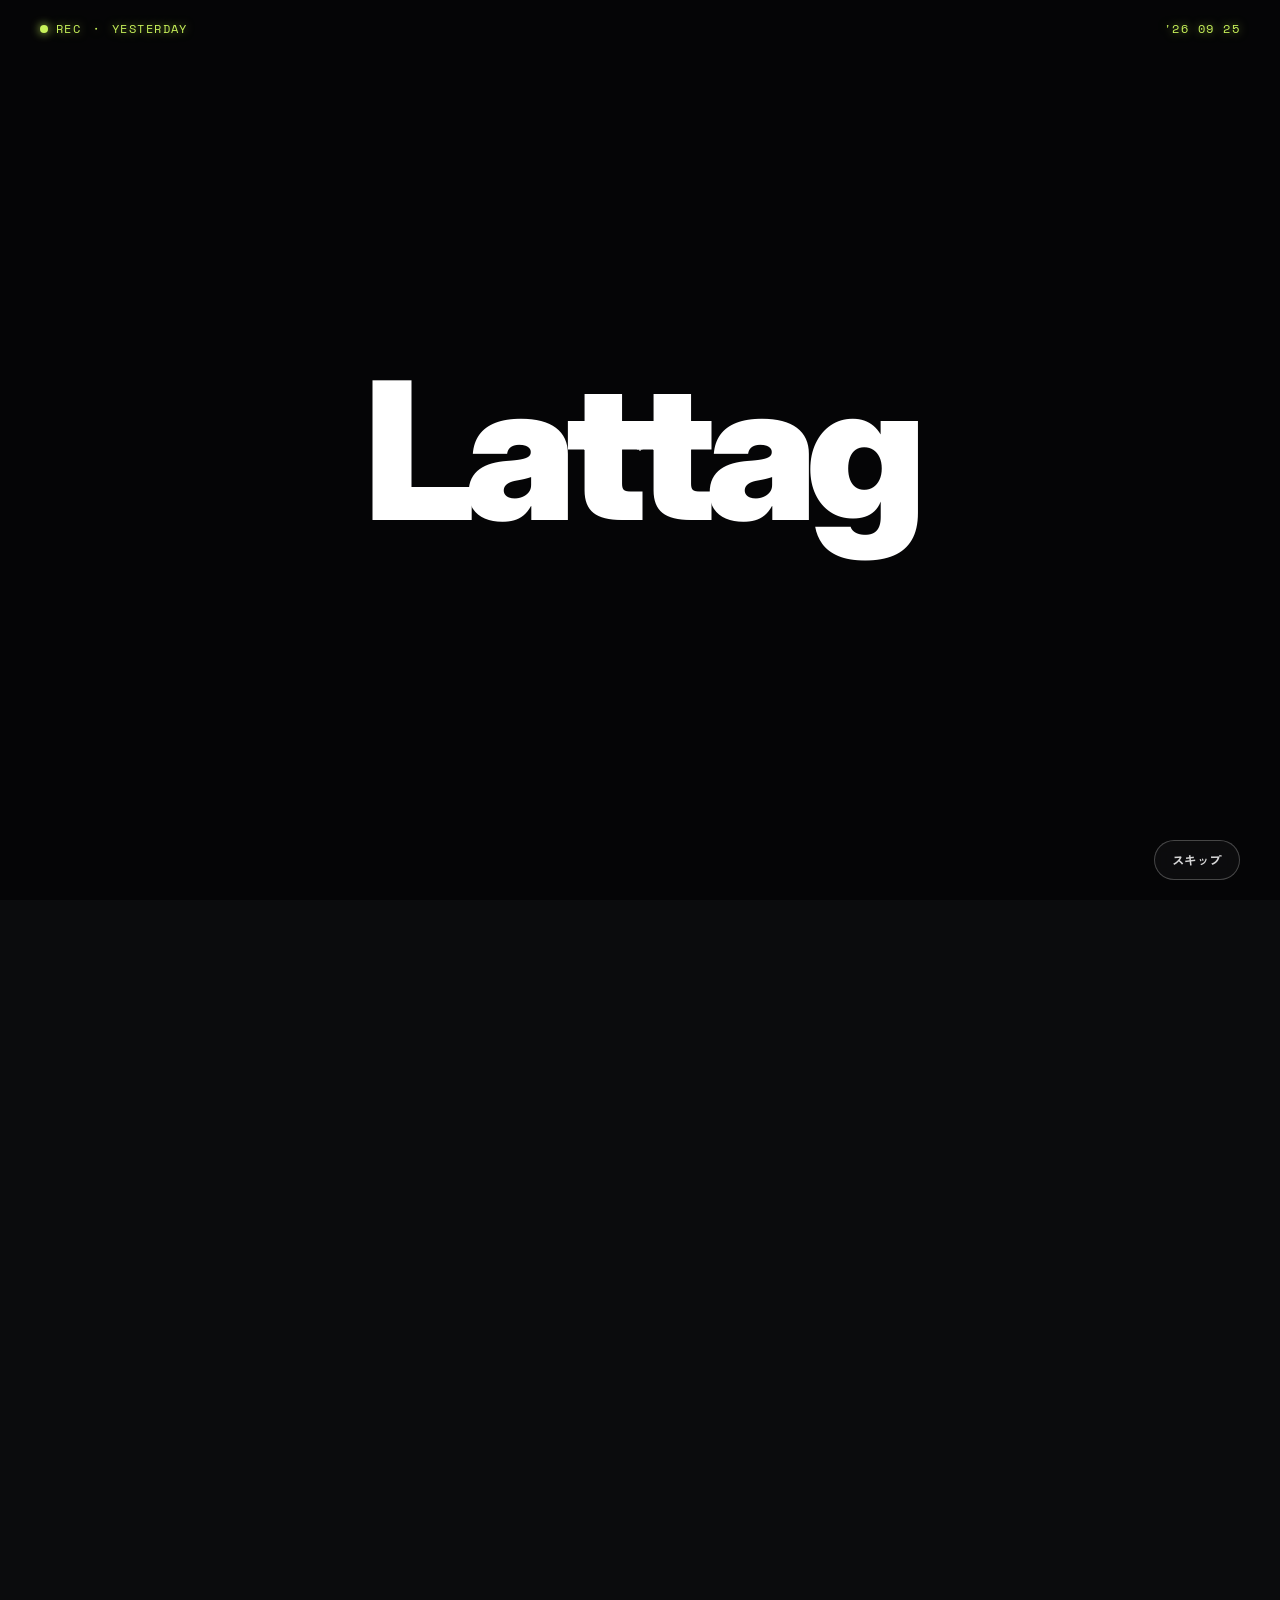
==== commit 9e98e1bc: "Q&A をトップから外し、専用ページに移動 - トップページのよくある質問セクションを削除 - faq.html を新設し、質問を5つの分類・12問に整理 - ヘッダーの FAQ とフッターの「よくあ" ====
--- a/index.html
+++ b/index.html
@@ -51,7 +51,7 @@
     <nav class="nav" aria-label="メイン">
       <a href="#how">How it works</a>
       <a href="#features">Features</a>
-      <a href="#faq">FAQ</a>
+      <a href="faq.html">FAQ</a>
       <a class="btn btn-primary btn-sm" href="https://testflight.apple.com/join/Ky1zxt9T" target="_blank" rel="noopener">TestFlight</a>
     </nav>
   </div>
@@ -143,34 +143,6 @@
   </div>
 </section>
 
-<!-- ───────── FAQ ───────── -->
-<section class="section faq" id="faq" aria-labelledby="faqTitle">
-  <div class="wrap faq-grid">
-    <header class="section-head" data-reveal>
-      <p class="mono"><b>03</b> ・ FAQ</p>
-      <h2 id="faqTitle">Q &amp; A</h2>
-    </header>
-    <div class="faq-list" data-reveal>
-      <details name="faq">
-        <summary>いつ 見られる?</summary>
-        <div class="a"><p>あしたの朝 9:00。それまでは、撮った 本人にも 見えません。</p></div>
-      </details>
-      <details name="faq">
-        <summary>何枚 撮れる?</summary>
-        <div class="a"><p>1日 3こま。写真でも、動画でも。</p></div>
-      </details>
-      <details name="faq">
-        <summary>だれに 見える?</summary>
-        <div class="a"><p>ひらいた あとに、「友だちに 公開」か「自分だけ」を えらべます。</p></div>
-      </details>
-      <details name="faq">
-        <summary>ずっと のこる?</summary>
-        <div class="a"><p>7日で きえます。★ を つけた 1日 1枚だけ、1年 のこります。</p></div>
-      </details>
-    </div>
-  </div>
-</section>
-
 <!-- ───────── CTA ───────── -->
 <section class="cta" aria-labelledby="ctaTitle">
   <div class="wrap cta-inner">
@@ -197,6 +169,7 @@
         <span class="brand-word">Lattag</span>
       </a>
       <nav class="footer-links" aria-label="フッター">
+        <a href="faq.html">よくある質問</a>
         <a href="terms.html">利用規約</a>
         <a href="privacy.html">プライバシーポリシー</a>
         <a href="mailto:tatsuki.kitagawa.cr7@gmail.com">お問い合わせ</a>
--- a/assets/site.css
+++ b/assets/site.css
@@ -289,6 +289,42 @@
   padding: 0 3px; border-radius: 3px;
 }
 
+/* ───────── よくある質問 ───────── */
+.faq-page { max-width: 820px; margin-top: clamp(36px, 6vw, 64px); display: grid; gap: clamp(40px, 6vw, 64px); }
+.faq-group h2 {
+  display: flex; align-items: baseline; gap: 14px; margin-bottom: 6px;
+  font-size: 1.05rem; font-weight: 700; color: var(--sub); line-height: 1.5;
+}
+.faq-group h2 .num { font-family: var(--f-mono); font-size: .74rem; font-weight: 400; letter-spacing: .12em; color: var(--lime); }
+.faq-list { border-top: 1px solid var(--line); }
+.faq-list details { border-bottom: 1px solid var(--line); interpolate-size: allow-keywords; }
+.faq-list summary {
+  word-break: auto-phrase; line-break: strict;
+  display: flex; align-items: center; justify-content: space-between; gap: 20px;
+  padding: 22px 2px; cursor: pointer; list-style: none;
+  font-weight: 700; font-size: clamp(1rem, 1.6vw, 1.1rem); line-height: 1.6;
+  transition: color .18s ease;
+}
+.faq-list summary::-webkit-details-marker { display: none; }
+.faq-list summary::after {
+  content: ''; flex: none; width: 30px; height: 30px; border-radius: 50%;
+  background:
+    linear-gradient(currentColor, currentColor) center / 12px 1.6px no-repeat,
+    linear-gradient(currentColor, currentColor) center / 1.6px 12px no-repeat;
+  box-shadow: inset 0 0 0 1px var(--line-2);
+  transition: transform .4s var(--ease), background-color .2s ease;
+}
+.faq-list details[open] summary::after { transform: rotate(45deg); }
+@media (hover: hover) { .faq-list summary:hover::after { background-color: rgba(255, 255, 255, .08); } }
+.faq-list .a { padding: 0 44px 24px 2px; color: var(--sub); font-size: .95rem; }
+.faq-list .a a { color: var(--lime); text-decoration: underline; text-underline-offset: 3px; text-decoration-thickness: 1px; }
+.faq-list details::details-content {
+  block-size: 0; overflow: clip; opacity: 0;
+  transition: block-size .45s var(--ease), opacity .35s ease, content-visibility .45s allow-discrete;
+}
+.faq-list details[open]::details-content { block-size: auto; opacity: 1; }
+
+
 /* ───────── 動きを減らす設定 ───────── */
 @media (prefers-reduced-motion: reduce) {
   html { scroll-behavior: auto; }
--- a/assets/home.css
+++ b/assets/home.css
@@ -8,7 +8,7 @@
   margin-top: 14px;
 }
 .lede { color: var(--sub); font-size: clamp(1rem, 1.5vw, 1.1rem); line-height: 1.9; }
-main p, .faq-list summary { word-break: auto-phrase; line-break: strict; }
+main p { word-break: auto-phrase; line-break: strict; }
 
 /* スクロールで あらわれる(JS が 動く ときだけ かくす) */
 .js [data-reveal] {
@@ -236,38 +236,6 @@
 }
 @media (min-width: 620px) and (max-width: 900px) { .card, .card-wide { grid-column: span 6; } }
 
-/* ───────── よくある質問 ───────── */
-.faq-grid { display: grid; grid-template-columns: minmax(0, .8fr) minmax(0, 1.2fr); gap: clamp(24px, 6vw, 88px); align-items: start; }
-.faq .section-head { margin-bottom: 0; position: sticky; top: calc(var(--header-h) + 32px); }
-@media (max-width: 860px) { .faq-grid { grid-template-columns: minmax(0, 1fr); } .faq .section-head { position: static; margin-bottom: 8px; } }
-
-.faq-list { border-top: 1px solid var(--line); }
-.faq-list details { border-bottom: 1px solid var(--line); interpolate-size: allow-keywords; }
-.faq-list summary {
-  display: flex; align-items: center; justify-content: space-between; gap: 20px;
-  padding: 22px 2px; cursor: pointer; list-style: none;
-  font-weight: 700; font-size: clamp(1rem, 1.6vw, 1.1rem); line-height: 1.6;
-  transition: color .18s ease;
-}
-.faq-list summary::-webkit-details-marker { display: none; }
-.faq-list summary::after {
-  content: ''; flex: none; width: 30px; height: 30px; border-radius: 50%;
-  background:
-    linear-gradient(currentColor, currentColor) center / 12px 1.6px no-repeat,
-    linear-gradient(currentColor, currentColor) center / 1.6px 12px no-repeat;
-  box-shadow: inset 0 0 0 1px var(--line-2);
-  transition: transform .4s var(--ease), background-color .2s ease;
-}
-.faq-list details[open] summary::after { transform: rotate(45deg); }
-@media (hover: hover) { .faq-list summary:hover::after { background-color: rgba(255, 255, 255, .08); } }
-.faq-list .a { padding: 0 44px 24px 2px; color: var(--sub); font-size: .95rem; }
-.faq-list .a a { color: var(--lime); text-decoration: underline; text-underline-offset: 3px; text-decoration-thickness: 1px; }
-.faq-list details::details-content {
-  block-size: 0; overflow: clip; opacity: 0;
-  transition: block-size .45s var(--ease), opacity .35s ease, content-visibility .45s allow-discrete;
-}
-.faq-list details[open]::details-content { block-size: auto; opacity: 1; }
-
 /* ───────── CTA ───────── */
 .cta { position: relative; isolation: isolate; padding: clamp(72px, 10vw, 128px) 0 clamp(96px, 13vw, 160px); text-align: center; overflow: clip; }
 .cta::before {
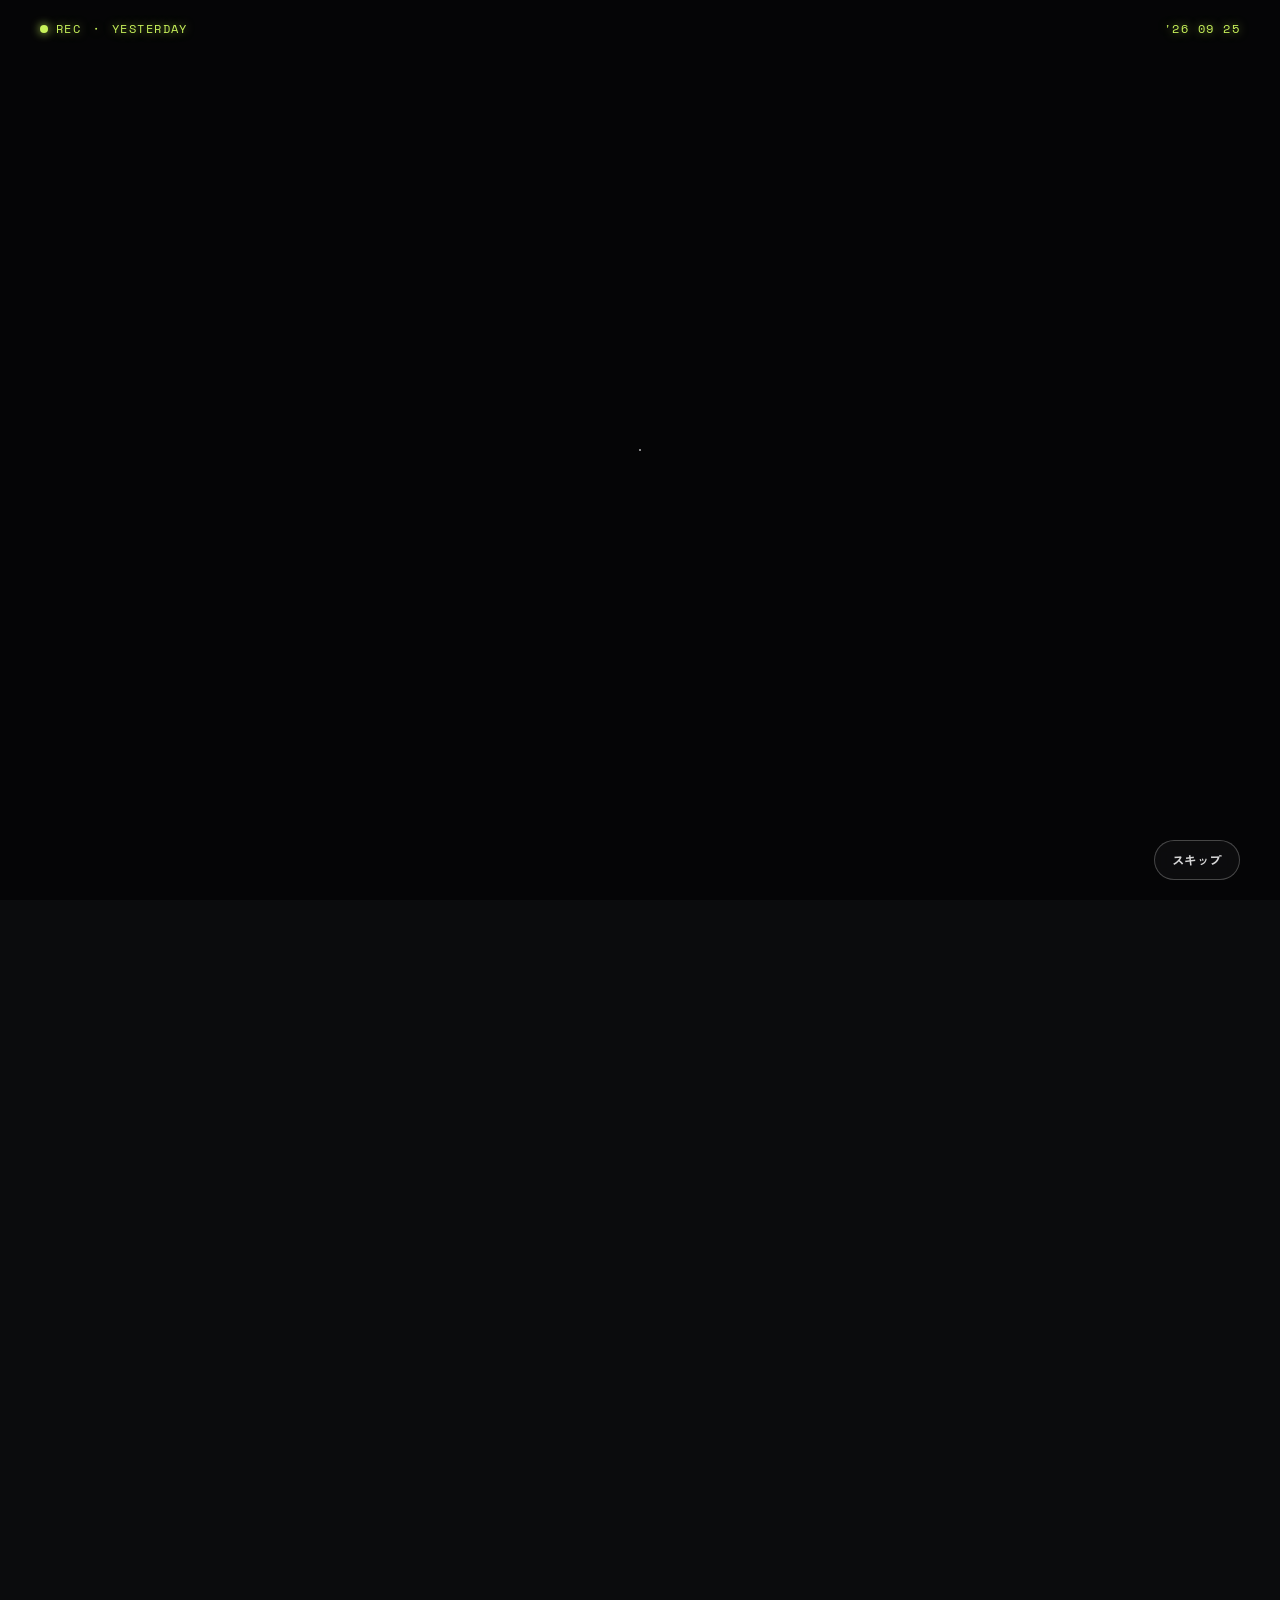
==== commit e250f9f7: "最初の画面の見出しを「昨日を共有する SNS」に変更 ページのタイトルと共有時のタイトルも合わせて変更  Co-Authored-By: Claude Opus 5.5 <noreply@anthro" ====
--- a/index.html
+++ b/index.html
@@ -3,14 +3,14 @@
 <head>
 <meta charset="UTF-8">
 <meta name="viewport" content="width=device-width, initial-scale=1, viewport-fit=cover">
-<title>Lattag — 今日を撮ると、きのうがひらく。</title>
+<title>Lattag — 昨日を共有する SNS</title>
 <meta name="description" content="Lattag(ラッタグ)は、1日3こまだけ撮れる写真アプリ。撮った写真は、あしたの朝9:00まで見られません。ともだちと「きのう」を見せあおう。">
 <meta name="theme-color" content="#0B0C0D">
 <meta name="google-site-verification" content="48Kxb3Zw7NbD9rbTzalyflXOpHmfrkQe36rAK7agSgo">
 <link rel="canonical" href="https://13379tatsukikitagawa-droid.github.io/APP-Later2/">
 <meta property="og:type" content="website">
 <meta property="og:site_name" content="Lattag">
-<meta property="og:title" content="Lattag — 今日を撮ると、きのうがひらく。">
+<meta property="og:title" content="Lattag — 昨日を共有する SNS">
 <meta property="og:description" content="1日3こま。撮った写真は、あしたの朝9:00まで見られない。ともだちと「きのう」を見せあう、写真アプリ。">
 <meta property="og:url" content="https://13379tatsukikitagawa-droid.github.io/APP-Later2/">
 <meta property="og:image" content="https://13379tatsukikitagawa-droid.github.io/APP-Later2/assets/og.png">
@@ -65,7 +65,7 @@
   <div class="hero-shade" aria-hidden="true"></div>
   <div class="wrap hero-inner">
     <p class="hero-mark" id="heroMark" aria-hidden="true">Lattag</p>
-    <h1><span class="line"><span>今日を撮ると、<span class="nw">きのうが ひらく。</span></span></span></h1>
+    <h1><span class="line"><span>昨日を共有する SNS</span></span></h1>
     <a class="hero-link" href="https://testflight.apple.com/join/Ky1zxt9T" target="_blank" rel="noopener">TestFlight で ためす
       <svg viewBox="0 0 20 20" fill="none" stroke="currentColor" stroke-width="2" stroke-linecap="round" stroke-linejoin="round" aria-hidden="true"><path d="M6 14 14 6M7 6h7v7"/></svg></a>
   </div>
--- a/assets/home.css
+++ b/assets/home.css
@@ -86,9 +86,6 @@
 html.has-intro:not(.hero-go) .hero * { animation-play-state: paused !important; }
 html.has-intro:not(.logo-in) .hero-mark { opacity: 0; }
 
-@media (max-width: 600px) {
-  .hero h1 .nw { display: block; }
-}
 
 /* ───────── オープニング(写真が つぎつぎに とどく) ───────── */
 html:not(.has-intro) .intro, html:not(.has-intro) .intro-fly { display: none; }
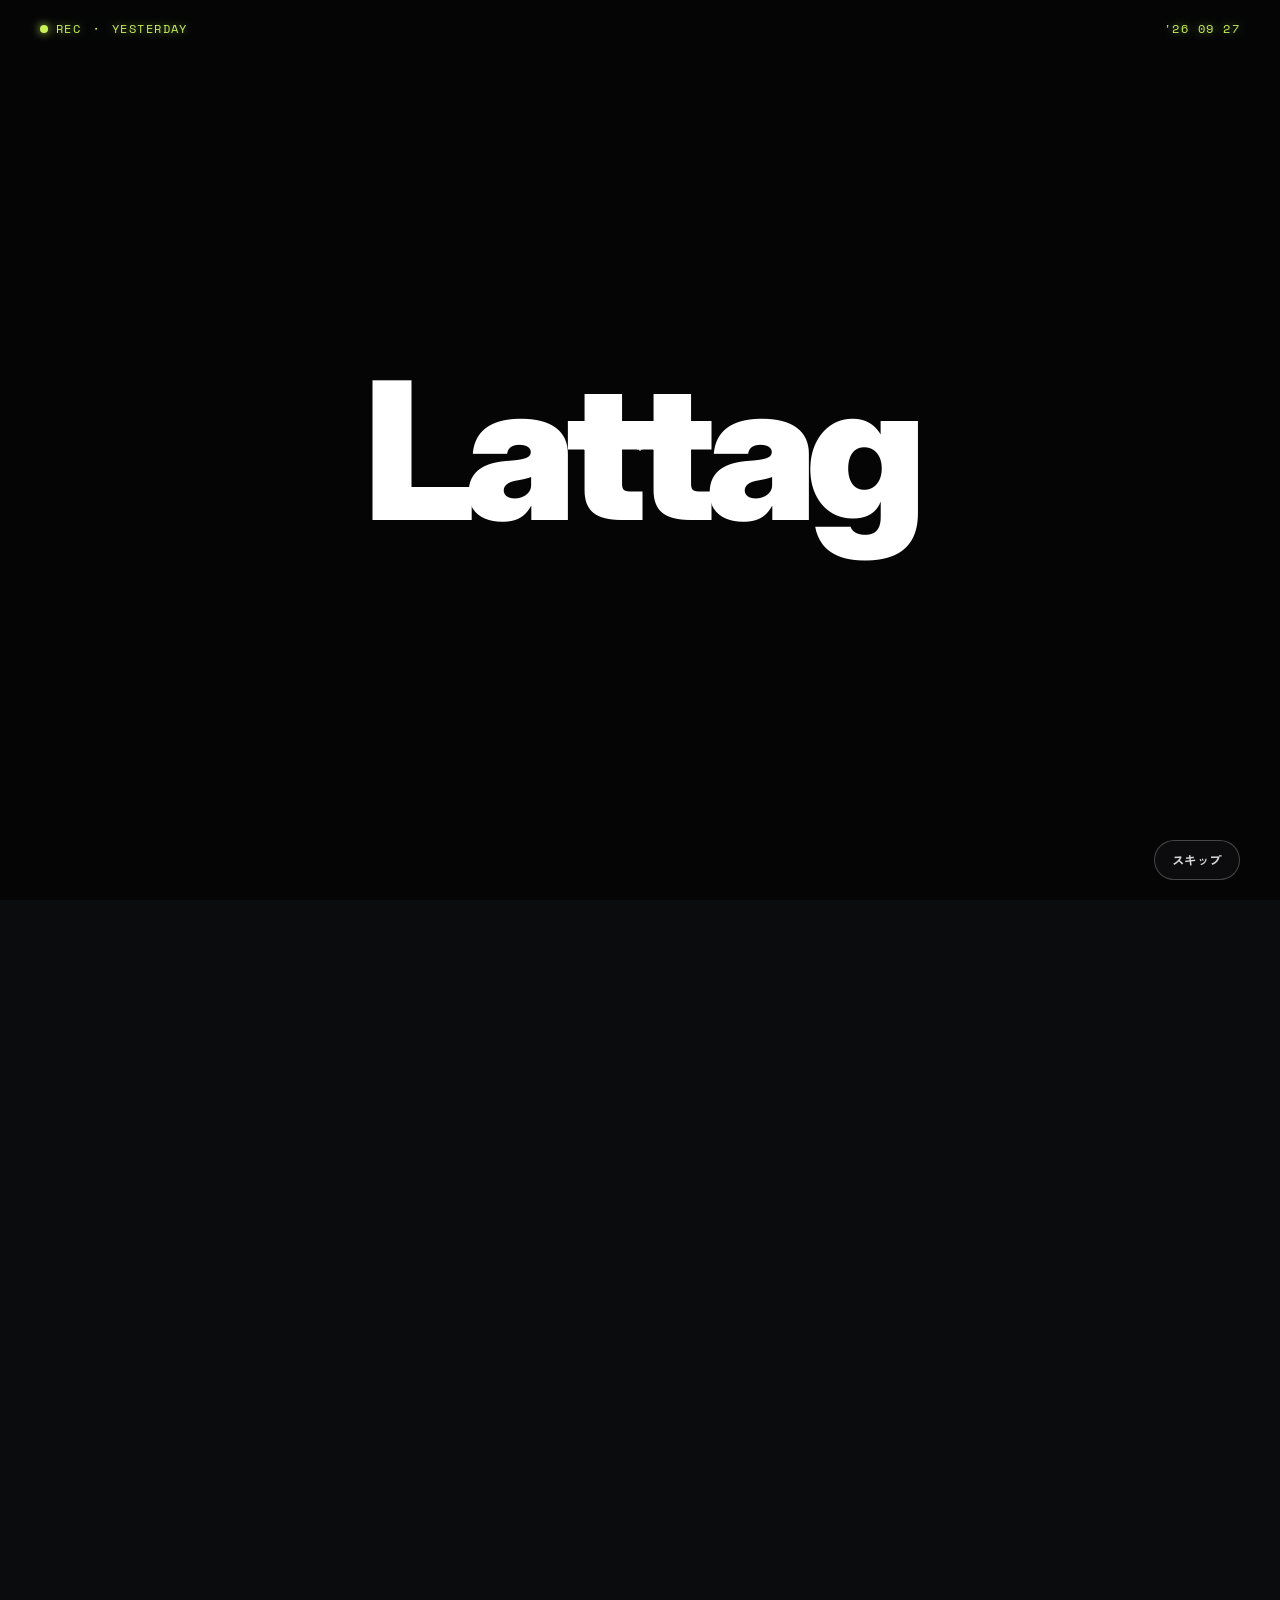
==== commit cbb73209: "オープニングを初回の訪問時だけ流すように変更 - 一度見たらブラウザに記録し、2回目からはすぐ最初の画面を表示 - フッターの「オープニングを もういちど」からは、いつでも再生できる  Co-Auth" ====
--- a/index.html
+++ b/index.html
@@ -7,13 +7,13 @@
 <meta name="description" content="Lattag(ラッタグ)は、1日3こまだけ撮れる写真アプリ。撮った写真は、あしたの朝9:00まで見られません。ともだちと「きのう」を見せあおう。">
 <meta name="theme-color" content="#0B0C0D">
 <meta name="google-site-verification" content="48Kxb3Zw7NbD9rbTzalyflXOpHmfrkQe36rAK7agSgo">
-<link rel="canonical" href="https://13379tatsukikitagawa-droid.github.io/APP-Later2/">
+<link rel="canonical" href="https://lattag.app/">
 <meta property="og:type" content="website">
 <meta property="og:site_name" content="Lattag">
 <meta property="og:title" content="Lattag — 昨日を共有する SNS">
 <meta property="og:description" content="1日3こま。撮った写真は、あしたの朝9:00まで見られない。ともだちと「きのう」を見せあう、写真アプリ。">
-<meta property="og:url" content="https://13379tatsukikitagawa-droid.github.io/APP-Later2/">
-<meta property="og:image" content="https://13379tatsukikitagawa-droid.github.io/APP-Later2/assets/og.png">
+<meta property="og:url" content="https://lattag.app/">
+<meta property="og:image" content="https://lattag.app/assets/og.png">
 <meta property="og:locale" content="ja_JP">
 <meta name="twitter:card" content="summary_large_image">
 <link rel="icon" href="assets/favicon.svg" type="image/svg+xml">
@@ -24,7 +24,7 @@
 <link rel="preload" as="image" href="assets/video/hero.jpg" fetchpriority="high">
 <link rel="stylesheet" href="assets/site.css">
 <link rel="stylesheet" href="assets/home.css">
-<script>document.documentElement.classList.add('js','has-intro','intro-on');window.__ifs=setTimeout(function(){var d=document.documentElement;d.classList.remove('intro-on');d.classList.add('hero-go','logo-in');['intro','introFly'].forEach(function(i){var e=document.getElementById(i);if(e)e.style.display='none'})},14000);</script>
+<script>(function(){var d=document.documentElement,seen=false;d.classList.add('js');try{seen=localStorage.getItem('lattag-intro-seen')==='1'}catch(e){}if(seen)return;d.classList.add('has-intro','intro-on');window.__ifs=setTimeout(function(){d.classList.remove('intro-on');d.classList.add('hero-go','logo-in');['intro','introFly'].forEach(function(i){var e=document.getElementById(i);if(e)e.style.display='none'})},14000);})();</script>
 </head>
 <body>
 <a class="skip" href="#main">本文へ スキップ</a>
